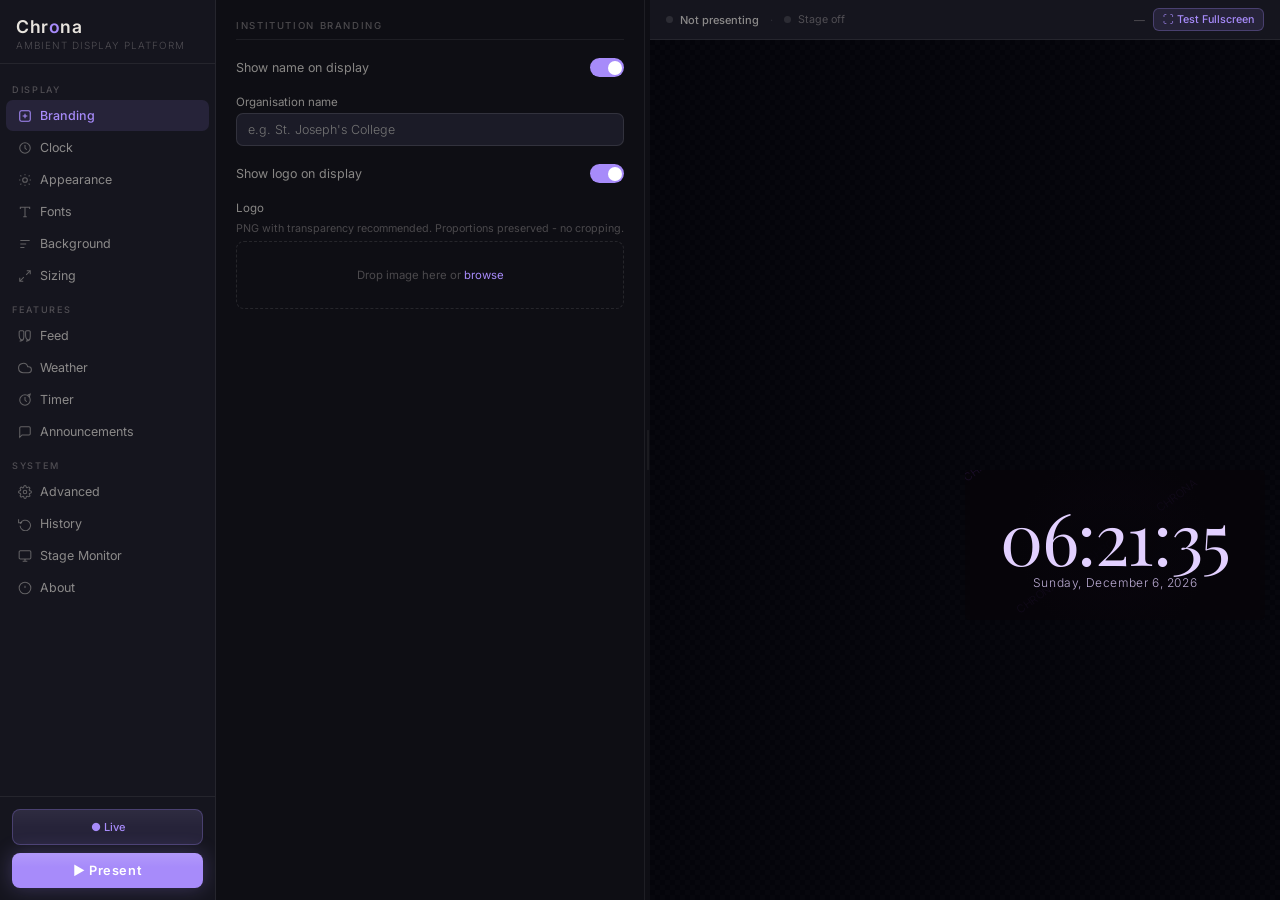
==== index.html @ 0f2c0080 "fix: timer 2-button redesign, auto-start validation, preset rename button" ====
<!DOCTYPE html>
<html lang="en">
<head>
<meta charset="UTF-8">
<meta name="viewport" content="width=device-width, initial-scale=1.0">
<link rel="icon" type="image/svg+xml" href="favicon.svg">
<title>Chrona — Settings</title>
<link rel="preconnect" href="https://fonts.googleapis.com">
<link rel="preconnect" href="https://fonts.gstatic.com" crossorigin>
<link href="https://fonts.googleapis.com/css2?family=Inter:wght@200;300;400;500;600&display=swap" rel="stylesheet">
<link rel="stylesheet" href="assets/css/settings.css">
</head>
<body data-accent="eclipse">

<div id="shell">

  <!-- ══ SIDEBAR ════════════════════════════════════════════ -->
  <aside id="sidebar">
    <div id="sidebar-header">
      <div id="brand">Chr<em>o</em>na</div>
      <div id="brand-sub">Ambient Display Platform</div>
    </div>

    <nav>
      <div class="nav-group">Display</div>

      <div class="nav-item active" data-panel="branding">
        <svg viewBox="0 0 24 24" fill="none" stroke="currentColor" stroke-width="1.8"><rect x="3" y="3" width="18" height="18" rx="3"/><path d="M8 12h8M12 8v8"/></svg>
        Branding
        <span class="kb">Alt+1</span>
      </div>
      <div class="nav-item" data-panel="clock">
        <svg viewBox="0 0 24 24" fill="none" stroke="currentColor" stroke-width="1.8"><circle cx="12" cy="12" r="9"/><path d="M12 7v5l3 3"/></svg>
        Clock
        <span class="kb">Alt+2</span>
      </div>
      <div class="nav-item" data-panel="appearance">
        <svg viewBox="0 0 24 24" fill="none" stroke="currentColor" stroke-width="1.8"><circle cx="12" cy="12" r="4"/><path d="M12 2v2M12 20v2M4.22 4.22l1.42 1.42M18.36 18.36l1.42 1.42M2 12h2M20 12h2M4.22 19.78l1.42-1.42M18.36 5.64l1.42-1.42"/></svg>
        Appearance
        <span class="kb">Alt+3</span>
      </div>
      <div class="nav-item" data-panel="fonts">
        <svg viewBox="0 0 24 24" fill="none" stroke="currentColor" stroke-width="1.8"><path d="M4 7V4h16v3M9 20h6M12 4v16"/></svg>
        Fonts
        <span class="kb">Alt+4</span>
      </div>
      <div class="nav-item" data-panel="background">
        <svg viewBox="0 0 24 24" fill="none" stroke="currentColor" stroke-width="1.8"><path d="M4 6h16M4 12h10M4 18h7"/></svg>
        Background
        <span class="kb">Alt+5</span>
      </div>
      <div class="nav-item" data-panel="sizing">
        <svg viewBox="0 0 24 24" fill="none" stroke="currentColor" stroke-width="1.8"><path d="M15 3h6v6M9 21H3v-6M21 3l-7 7M3 21l7-7"/></svg>
        Sizing
        <span class="kb">Alt+6</span>
      </div>

      <div class="nav-group">Features</div>

      <div class="nav-item" data-panel="feed">
        <svg viewBox="0 0 24 24" fill="none" stroke="currentColor" stroke-width="1.8"><path d="M3 21c3 0 7-1 7-8V5a2 2 0 00-2-2H4a2 2 0 00-2 2v6c0 4 2 7 5 8zm11 0c3 0 7-1 7-8V5a2 2 0 00-2-2h-4a2 2 0 00-2 2v6c0 4 2 7 5 8z"/></svg>
        Feed
        <span class="kb">Alt+7</span>
      </div>
      <div class="nav-item" data-panel="weather">
        <svg viewBox="0 0 24 24" fill="none" stroke="currentColor" stroke-width="1.8"><path d="M18 10h-1.26A8 8 0 109 20h9a5 5 0 000-10z"/></svg>
        Weather
        <span class="kb">Alt+8</span>
      </div>
      <div class="nav-item" data-panel="timer">
        <svg viewBox="0 0 24 24" fill="none" stroke="currentColor" stroke-width="1.8"><circle cx="12" cy="12" r="9"/><polyline points="12 7 12 12 15 15"/><path d="M16.51 3.51L21 2l-1.5 4.5"/></svg>
        Timer
        <span class="kb">Alt+0</span>
      </div>
      <div class="nav-item" data-panel="overlay">
        <svg viewBox="0 0 24 24" fill="none" stroke="currentColor" stroke-width="1.8"><path d="M21 15a2 2 0 01-2 2H7l-4 4V5a2 2 0 012-2h14a2 2 0 012 2z"/></svg>
        Announcements
        <span class="kb">Alt+9</span>
      </div>

      <div class="nav-group">System</div>

      <div class="nav-item" data-panel="advanced">
        <svg viewBox="0 0 24 24" fill="none" stroke="currentColor" stroke-width="1.8"><circle cx="12" cy="12" r="3"/><path d="M19.4 15a1.65 1.65 0 00.33 1.82l.06.06a2 2 0 010 2.83 2 2 0 01-2.83 0l-.06-.06a1.65 1.65 0 00-1.82-.33 1.65 1.65 0 00-1 1.51V21a2 2 0 01-4 0v-.09A1.65 1.65 0 009 19.4a1.65 1.65 0 00-1.82.33l-.06.06a2 2 0 01-2.83-2.83l.06-.06A1.65 1.65 0 004.68 15a1.65 1.65 0 00-1.51-1H3a2 2 0 010-4h.09A1.65 1.65 0 004.6 9a1.65 1.65 0 00-.33-1.82l-.06-.06a2 2 0 012.83-2.83l.06.06A1.65 1.65 0 009 4.68a1.65 1.65 0 001-1.51V3a2 2 0 014 0v.09a1.65 1.65 0 001 1.51 1.65 1.65 0 001.82-.33l.06-.06a2 2 0 012.83 2.83l-.06.06A1.65 1.65 0 0019.4 9a1.65 1.65 0 001.51 1H21a2 2 0 010 4h-.09a1.65 1.65 0 00-1.51 1z"/></svg>
        Advanced
        <span class="kb">Alt+0</span>
      </div>
      <div class="nav-item" data-panel="history">
        <svg viewBox="0 0 24 24" fill="none" stroke="currentColor" stroke-width="1.8"><polyline points="1 4 1 10 7 10"/><path d="M3.51 15a9 9 0 1 0 .49-3.51"/></svg>
        History
      </div>
      <div class="nav-item" data-panel="presenter">
        <svg viewBox="0 0 24 24" fill="none" stroke="currentColor" stroke-width="1.8"><rect x="2" y="3" width="20" height="14" rx="2"/><path d="M8 21h8M12 17v4"/></svg>
        Stage Monitor
      </div>
      <div class="nav-item" data-panel="about">
        <svg viewBox="0 0 24 24" fill="none" stroke="currentColor" stroke-width="1.8"><circle cx="12" cy="12" r="10"/><path d="M12 8v4M12 16h.01"/></svg>
        About
      </div>
    </nav>

    <div id="sidebar-footer">
      <div class="present-controls">

        <!-- Live / Preview mode toggle -->
        <div style="display:flex;gap:6px;align-items:center">
          <button class="ctrl-btn active" id="btn-live-toggle"
            title="Live: changes push instantly. Preview: test without affecting display."
            style="flex:1;padding:6px;font-size:.69rem">● Live</button>
          <button class="act-btn" id="btn-push"
            style="display:none;flex:1;padding:6px;font-size:.69rem;text-align:center">
            ↗ Push
          </button>
        </div>

        <!-- Main present button -->
        <button id="btn-present" title="Open the projection display window (P)">▶ Present</button>

      </div>
    </div>
  </aside>

  <!-- ══ CONFIG PANEL ════════════════════════════════════════ -->
  <div id="config-panel">

    <!-- ── BRANDING ── -->
    <div class="config-section active" id="panel-branding">
      <div class="sec-title">Institution Branding</div>

      <div class="tog-row" data-controls="orgName-section">
        <span class="tog-lbl">Show name on display</span>
        <label class="tog">
          <input type="checkbox" id="showOrgName" checked>
          <div class="tog-track"></div><div class="tog-thumb"></div>
        </label>
      </div>

      <div id="orgName-section" data-disabled-msg="Enable 'Show name' to edit">
        <div class="field">
          <label class="lbl">Organisation name</label>
          <input type="text" id="orgName" placeholder="e.g. St. Joseph's College">
        </div>
      </div>

      <div class="tog-row" data-controls="logo-section">
        <span class="tog-lbl">Show logo on display</span>
        <label class="tog">
          <input type="checkbox" id="showLogo" checked>
          <div class="tog-track"></div><div class="tog-thumb"></div>
        </label>
      </div>
      <div id="logo-section" data-disabled-msg="Enable logo to upload">
        <div class="field">
          <label class="lbl">Logo</label>
          <p class="field-hint">PNG with transparency recommended. Proportions preserved - no cropping.</p>
          <div id="logo-drop">
            <img id="logo-preview" src="" alt="" style="display:none">
            <p>Drop image here or <span>browse</span></p>
            <input type="file" id="logo-input" accept="image/*">
          </div>
          <button id="logo-clear"
            style="display:none;font-size:.7rem;color:#f87171;background:none;border:none;cursor:pointer;font-family:var(--fu);margin-top:4px">
            ✕  Remove logo
          </button>
        </div>
      </div>
    </div>

    <!-- ── CLOCK ── -->
    <div class="config-section" id="panel-clock">
      <div class="sec-title">Clock &amp; Time</div>

      <div class="tog-row">
        <span class="tog-lbl">
          Show seconds
        </span>
        <label class="tog">
          <input type="checkbox" id="showSeconds" checked>
          <div class="tog-track"></div><div class="tog-thumb"></div>
        </label>
      </div>
      <p class="field-hint" style="margin-top:-8px">Shows 12:45:30 instead of 12:45.</p>
      <div class="tog-row">
        <span class="tog-lbl">Show AM / PM</span>
        <label class="tog">
          <input type="checkbox" id="showAmPm">
          <div class="tog-track"></div><div class="tog-thumb"></div>
        </label>
      </div>

      <div class="field">
        <label class="lbl">
          Timezone
        </label>
        <p class="field-hint">Select your region, or use Auto to follow the system clock.</p>
        <select id="tzSelect"></select>
        <button class="ghost-btn" id="btn-tz-auto" style="margin-top:5px">
          ⌖  Auto-detect my timezone
        </button>
        <div id="tz-status" class="weather-status"></div>
      </div>
    </div>

    <!-- ── APPEARANCE ── -->
    <div class="config-section" id="panel-appearance">
      <div class="sec-title">Theme</div>

      <div class="seg-ctrl" id="theme-mode-toggle">
        <button class="seg-btn active" data-theme-mode="dark">● Dark</button>
        <button class="seg-btn" data-theme-mode="light">○ Light</button>
      </div>

      <div class="theme-grid" id="theme-grid" data-mode="dark"></div>
    </div>

    <!-- ── FONTS ── -->
    <div class="config-section" id="panel-fonts">
      <div class="sec-title">Typography</div>
      <p style="font-size:.71rem;color:var(--txt3);line-height:1.5;margin-bottom:4px">
        Each display element has its own font slot. All fonts are projection-safe and curated for institutional environments.
      </p>
      <!-- Built dynamically by _buildFontSlots() in settings.js -->
      <div id="font-slots-container"></div>
      <div id="custom-font-area"></div>
    </div>

    <!-- ── BACKGROUND ── -->
    <div class="config-section" id="panel-background">
      <div class="sec-title">Watermark Background</div>

      <div class="field">
        <label class="lbl">
          Repeating text
        </label>
        <p class="field-hint">Scrolls diagonally behind the clock. Your name or CHRONA works well.</p>
        <input type="text" id="wmText" placeholder="CHRONA" maxlength="60">
      </div>
      <div class="field">
        <label class="lbl">
          Opacity
        </label>
        <p class="field-hint">1-4: barely visible · 5-7: branding · 8-10: strong presence</p>
        <div class="slider-row">
          <input type="range" id="wmOpacity" min="1" max="10" value="4">
          <span class="slider-val" id="wmOpacity-val">4</span>
        </div>
      </div>
      <div class="field">
        <label class="lbl">Line spacing</label>
        <div class="slider-row">
          <input type="range" id="wmSpacing" min="1" max="10" value="5">
          <span class="slider-val" id="wmSpacing-val">5</span>
        </div>
      </div>
      <div class="field">
        <label class="lbl">
          Motion speed
        </label>
        <p class="field-hint">2-4 gives the most cinematic feel. Seamless at all speeds.</p>
        <div class="slider-row">
          <input type="range" id="wmSpeed" min="1" max="10" value="4">
          <span class="slider-val" id="wmSpeed-val">4</span>
        </div>
      </div>
    </div>

    <!-- ── SIZING ── -->
    <div class="config-section" id="panel-sizing">
      <div class="sec-title">Element Sizing</div>
      <p style="font-size:.71rem;color:var(--txt3);line-height:1.5;margin-bottom:4px">
        Scale each element independently for different projector sizes and viewing distances.
      </p>

      <div class="size-group">
        <div class="size-group-title">Logo</div>
        <div class="slider-row">
          <input type="range" id="scaleLogo" min="0.4" max="2.5" step="0.05" value="1">
          <span class="slider-val" id="scaleLogo-val">1.0×</span>
        </div>
        <div class="preset-row">
          <button class="preset-btn" data-target="scaleLogo" data-val="0.6">Small</button>
          <button class="preset-btn" data-target="scaleLogo" data-val="1.0">Default</button>
          <button class="preset-btn" data-target="scaleLogo" data-val="1.5">Large</button>
          <button class="preset-btn" data-target="scaleLogo" data-val="2.0">Wide</button>
        </div>
      </div>

      <div class="size-group">
        <div class="size-group-title">Clock</div>
        <div class="slider-row">
          <input type="range" id="scaleClock" min="0.5" max="2.0" step="0.05" value="1">
          <span class="slider-val" id="scaleClock-val">1.0×</span>
        </div>
        <div class="preset-row">
          <button class="preset-btn" data-target="scaleClock" data-val="0.7">Small</button>
          <button class="preset-btn" data-target="scaleClock" data-val="1.0">Default</button>
          <button class="preset-btn" data-target="scaleClock" data-val="1.3">Large</button>
          <button class="preset-btn" data-target="scaleClock" data-val="1.6">Massive</button>
        </div>
      </div>

      <div class="size-group">
        <div class="size-group-title">Date &amp; Weather</div>
        <div class="slider-row">
          <input type="range" id="scaleMeta" min="0.5" max="2.0" step="0.05" value="1">
          <span class="slider-val" id="scaleMeta-val">1.0×</span>
        </div>
        <div class="preset-row">
          <button class="preset-btn" data-target="scaleMeta" data-val="0.7">Small</button>
          <button class="preset-btn" data-target="scaleMeta" data-val="1.0">Default</button>
          <button class="preset-btn" data-target="scaleMeta" data-val="1.4">Large</button>
        </div>
      </div>

      <div class="size-group">
        <div class="size-group-title">Quote / Feed</div>
        <div class="slider-row">
          <input type="range" id="scaleQuote" min="0.5" max="2.0" step="0.05" value="1">
          <span class="slider-val" id="scaleQuote-val">1.0×</span>
        </div>
        <div class="preset-row">
          <button class="preset-btn" data-target="scaleQuote" data-val="0.7">Small</button>
          <button class="preset-btn" data-target="scaleQuote" data-val="1.0">Default</button>
          <button class="preset-btn" data-target="scaleQuote" data-val="1.4">Large</button>
        </div>
      </div>

      <div class="size-group">
        <div class="size-group-title">Watermark Text</div>
        <div class="slider-row">
          <input type="range" id="scaleWmFont" min="0.4" max="4.0" step="0.1" value="1">
          <span class="slider-val" id="scaleWmFont-val">1.0×</span>
        </div>
        <div class="preset-row">
          <button class="preset-btn" data-target="scaleWmFont" data-val="0.6">Fine</button>
          <button class="preset-btn" data-target="scaleWmFont" data-val="1.0">Default</button>
          <button class="preset-btn" data-target="scaleWmFont" data-val="2.0">Bold</button>
          <button class="preset-btn" data-target="scaleWmFont" data-val="3.5">Display</button>
        </div>
      </div>

      <div class="size-group">
        <div class="size-group-title">Countdown Timer</div>
        <div class="slider-row">
          <input type="range" id="scaleTimer" min="0.4" max="2.0" step="0.05" value="1">
          <span class="slider-val" id="scaleTimer-val">1.0×</span>
        </div>
        <div class="preset-row">
          <button class="preset-btn" data-target="scaleTimer" data-val="0.6">Small</button>
          <button class="preset-btn" data-target="scaleTimer" data-val="1.0">Default</button>
          <button class="preset-btn" data-target="scaleTimer" data-val="1.4">Large</button>
        </div>
      </div>
      
      <button class="ghost-btn" id="btn-reset-sizes">Reset all sizes to default</button>
    </div>

    <!-- ── FEED ── -->
    <div class="config-section" id="panel-feed">
      <div class="sec-title">Feed</div>

      <div class="tog-row" data-controls="feed-section">
        <span class="tog-lbl">Enable feed</span>
        <label class="tog">
          <input type="checkbox" id="showQuotes">
          <div class="tog-track"></div><div class="tog-thumb"></div>
        </label>
      </div>
      <div id="feed-section" data-disabled-msg="Enable feed to edit messages">

      <div class="field">
        <label class="lbl">
          Messages
        </label>
        <p class="field-hint">One per line. Add source after - or — e.g. "We love because he first loved us. - 1 John 4:19"</p>
        <textarea id="quotesText"
          placeholder="Your message here. - Source&#10;Another quote. — Reference&#10;A message without a source."></textarea>
      </div>

      <div class="info-box" style="font-size:.69rem">
        Accepts <b>-</b> &nbsp;·&nbsp; <b>—</b> &nbsp;·&nbsp; <b>--</b> as source separators.
        Existing quotation marks are preserved automatically.
      </div>

      <div class="field">
        <label class="lbl">
          Upload file
        </label>
        <p class="field-hint">.txt with one quote per line, or .json array of {text, source} objects.</p>
        <label class="file-upload-btn">
          <svg viewBox="0 0 24 24" fill="none" stroke="currentColor" stroke-width="1.8"><path d="M21 15v4a2 2 0 01-2 2H5a2 2 0 01-2-2v-4M17 8l-5-5-5 5M12 3v12"/></svg>
          Upload quotes file
          <input type="file" id="quotesFile" accept=".txt,.json" class="file-hidden">
        </label>
      </div>

      <div class="field">
        <label class="lbl">Rotation interval</label>
        <div class="slider-row">
          <input type="range" id="quoteInterval" min="10" max="120" step="5" value="30">
          <span class="slider-val" id="quoteInterval-val">30s</span>
        </div>
      </div>
      <div class="field">
        <label class="lbl">Quote text opacity</label>
        <div class="slider-row">
          <input type="range" id="quoteOpacity" min="0.1" max="1" step="0.05" value="1">
          <span class="slider-val" id="quoteOpacity-val">100%</span>
        </div>
      </div>
      <div class="field">
        <label class="lbl">Source line opacity</label>
        <div class="slider-row">
          <input type="range" id="quoteSrcOpacity" min="0.05" max="1" step="0.05" value="0.68">
          <span class="slider-val" id="quoteSrcOpacity-val">68%</span>
        </div>
      </div>

      <div class="field">
        <label class="lbl">Text alignment</label>
        <div class="seg-ctrl">
          <button class="seg-btn" data-align="left">Left</button>
          <button class="seg-btn active" data-align="center">Center</button>
          <button class="seg-btn" data-align="right">Right</button>
        </div>
      </div>

      <div style="display:flex;gap:7px">
        <button class="ctrl-btn" id="btn-quote-next" style="flex:1;padding:8px">⏭ Next</button>
        <button class="ctrl-btn" id="btn-quote-pause" style="flex:1;padding:8px">⏸ Pause feed</button>
      </div>
      </div>
    </div>

    <!-- ── WEATHER ── -->
    <div class="config-section" id="panel-weather">
      <div class="sec-title">Weather</div>

      <div class="tog-row" data-controls="weather-section">
        <span class="tog-lbl">Show weather on display</span>
        <label class="tog">
          <input type="checkbox" id="showWeather">
          <div class="tog-track"></div><div class="tog-thumb"></div>
        </label>
      </div>
      <div id="weather-section" data-disabled-msg="Enable weather to edit location">

      <div class="field">
        <label class="lbl">
          Location
        </label>
        <p class="field-hint">Type a city name, or use Detect to find automatically. Not tracked.</p>
        <div style="display:flex;gap:7px">
          <input type="text" id="weatherCity" placeholder="e.g. Chennai" style="flex:1">
          <button class="ctrl-btn" id="btn-geo"
            style="white-space:nowrap;padding:8px 11px;flex-shrink:0">
            ⌖ Detect
          </button>
        </div>
        <!-- Geo status — shown/hidden by _weatherStatus() in settings.js -->
        <div id="weather-status" class="weather-status"></div>
        <button class="ghost-btn" id="btn-save-city" style="margin-top:5px">+ Save city</button>
      </div>

      <div class="field">
        <label class="lbl">Saved cities</label>
        <div class="chip-list" id="cities-list">
          <div class="chip-empty" id="cities-empty">No saved cities yet.</div>
        </div>
      </div>

      <div class="info-box">
        Weather via Open-Meteo (open-meteo.com). No API key required.
        Hides gracefully when offline — no broken layout.
      </div>
      </div>
    </div>

    <!-- ── TIMER ── -->
    <div class="config-section" id="panel-timer">
      <div class="sec-title">Countdown Timer</div>

      <div class="tog-row" data-controls="timer-section">
        <span class="tog-lbl">
          Enable timer
        </span>
        <p class="field-hint" style="margin-top:-8px">Shows a countdown below the clock. Hides when not active.</p>
        <label class="tog">
          <input type="checkbox" id="timerEnabled">
          <div class="tog-track"></div><div class="tog-thumb"></div>
        </label>
      </div>
      <div id="timer-section" data-disabled-msg="Enable timer to configure">

      <div class="field">
        <label class="lbl">
          Duration (minutes)
        </label>
        <p class="field-hint">120 = 2 hours · 180 = 3 hours · 60 = 1 hour</p>
        <input type="number" id="timerDuration" min="1" max="600" value="120">
      </div>

      <div class="field">
        <label class="lbl">
          Scheduled start time
        </label>
        <p class="field-hint">Optional. Timer starts automatically at this time. Leave blank to start manually.</p>
        <input type="text" id="timerStartTime" placeholder="e.g. 14:00 for 2:00 PM (24h format)">
      </div>

      <div class="tog-row">
        <span class="tog-lbl">Auto-start at scheduled time</span>
        <label class="tog">
          <input type="checkbox" id="timerAutoStart">
          <div class="tog-track"></div><div class="tog-thumb"></div>
        </label>
      </div>

      <div style="display:flex;gap:7px;margin-top:4px">
        <button class="act-btn" id="btn-timer-start" style="flex:1">▶ Start</button>
        <button class="ctrl-btn" id="btn-timer-pause" style="flex:1;display:none">⏸ Pause</button>
        <button class="ctrl-btn danger" id="btn-timer-reset" style="flex:1;display:none">↺ Reset</button>
      </div>

      <div class="info-box" id="timer-status-box" style="text-align:center;font-size:.8rem;color:var(--txt2)">
        Timer not running
      </div>
      </div>
    </div>
    <!-- ── ANNOUNCEMENTS ── -->
      <div class="config-section" id="panel-overlay">
      <div class="sec-title">Announcements</div>

      <div class="field">
        <label class="lbl">Display duration</label>
        <p style="font-size:.68rem;color:var(--txt3);margin-top:2px">
          Applies to both manual send and scheduled announcements.
        </p>
        <div class="slider-row">
          <input type="range" id="overlayDuration" min="3" max="30" value="8">
          <span class="slider-val" id="overlayDuration-val">8s</span>
        </div>
      </div>

      <div style="height:1px;background:var(--border)"></div>

      <div class="sec-title">Manual Send</div>

      <div class="field">
        <label class="lbl">Message</label>
        <input type="text" id="overlayText" placeholder="e.g. Last 10 minutes remaining">
        <p id="overlay-hint" style="font-size:.68rem;color:var(--danger);display:none;margin-top:2px">
          Type a message before sending.
        </p>
      </div>

      <div style="display:flex;gap:7px">
        <button class="act-btn" id="btn-overlay" style="flex:1">Send to Display</button>
        <button class="ctrl-btn danger" id="btn-overlay-cancel" style="flex:1;padding:9px">✕ Cancel</button>
      </div>

      <div style="height:1px;background:var(--border)"></div>

      <div class="sec-title">Scheduled Send</div>

      <div class="tog-row" data-controls="ann-schedule-section">
        <span class="tog-lbl">
          Auto-send at scheduled time
        </span>
        <label class="tog">
          <input type="checkbox" id="annScheduleEnabled">
          <div class="tog-track"></div><div class="tog-thumb"></div>
        </label>
      </div>
      <div id="ann-schedule-section" data-disabled-msg="Enable auto-send to set schedule">

      <div class="field">
        <label class="lbl">Scheduled time</label>
        <p class="field-hint">24-hour format — e.g. 15:55 for 3:55 PM</p>
        <input type="text" id="annScheduleTime" placeholder="e.g. 15:55">
      </div>

      <div class="field">
        <label class="lbl">Message to send</label>
        <input type="text" id="annScheduleText" placeholder="e.g. Last 5 minutes remaining">
        <p id="ann-schedule-err"
           style="font-size:.68rem;color:var(--danger);display:none;margin-top:2px">
          Add a message — nothing will be sent without one.
        </p>
      </div>
      </div>

      <button class="ghost-btn" id="btn-save-preset">+ Save as preset</button>

      <div class="field" style="margin-top:4px">
        <label class="lbl">
          Saved presets
        </label>
        <p class="field-hint">Click to send · Double-click to rename · Star to favourite</p>
        <div class="chip-list" id="ann-presets">
          <div class="chip-empty" id="ann-presets-empty">No presets saved yet.</div>
        </div>
      </div>
    </div>

    <!-- ── ADVANCED ── -->
    <div class="config-section" id="panel-advanced">
      <div class="sec-title">Advanced</div>

      <div class="field">
        <label class="lbl">Settings panel theme</label>
        <div class="seg-ctrl">
          <button class="seg-btn" data-settings-mode="auto">Auto</button>
          <button class="seg-btn" data-settings-mode="light">Light</button>
          <button class="seg-btn active" data-settings-mode="dark">Dark</button>
        </div>
      </div>


      <div class="tog-row">
        <span class="tog-lbl">
          Burn-in prevention
        </span>
        <label class="tog">
          <input type="checkbox" id="burnIn" checked>
          <div class="tog-track"></div><div class="tog-thumb"></div>
        </label>
      </div>
      <p class="field-hint" style="margin-top:-8px">Shifts layout slightly every 4 minutes. Recommended for LED walls and OLED screens.</p>
      <div class="tog-row">
        <span class="tog-lbl">Auto fullscreen on present</span>
        <label class="tog">
          <input type="checkbox" id="autoFullscreen" checked>
          <div class="tog-track"></div><div class="tog-thumb"></div>
        </label>
      </div>
      <div class="tog-row">
        <span class="tog-lbl">
          Smooth animations
        </span>
        <label class="tog">
          <input type="checkbox" id="smoothAnimations" checked>
          <div class="tog-track"></div><div class="tog-thumb"></div>
        </label>
      </div>
      <p class="field-hint" style="margin-top:-8px">Fluid theme and font transitions. Disable on older hardware to reduce GPU load.</p>

      <div class="info-box">
        <b>Multi-monitor</b><br>
        Open the display, drag its window to the projector or secondary screen,
        then press <b>F</b> to fullscreen it. Settings stay on your primary screen.<br><br>
        <b>Keyboard shortcuts</b><br>
        Hover any nav item to see its shortcut. Press <b>P</b> anywhere to Present.
      </div>

      <div style="display:flex;flex-direction:column;gap:7px">
        <button class="ghost-btn" id="btn-export">Export Configuration</button>
        <button class="ghost-btn" id="btn-import-trigger">Import Configuration</button>
        <input type="file" id="btn-import" accept=".json" class="file-hidden">
        <button class="ghost-btn" id="btn-force-refresh">
          ↺ Force Refresh App
        </button>
        <p class="field-hint">Reloads all files fresh. Use if the display stops responding after an update.</p>
      </div>

      <div>
        <button class="danger-btn" id="btn-reset-trigger">Reset All Settings</button>
        <div class="confirm-box" id="reset-confirm">
          This will clear all settings, presets, cities, and history. This cannot be undone.
          <div class="confirm-row">
            <button class="danger-btn" id="btn-reset-confirm" style="flex:1">Yes, reset everything</button>
            <button class="ghost-btn" id="btn-reset-cancel" style="flex:1">Cancel</button>
          </div>
        </div>
      </div>
    </div>

    <!-- ── HISTORY ── -->
    <div class="config-section" id="panel-history">
      <div class="sec-title">Change History</div>
      <p style="font-size:.71rem;color:var(--txt3);line-height:1.5;margin-bottom:4px">
        Click any entry to restore that state. Each restore creates a new entry, like browser history. Up to 40 entries stored locally.
      </p>
      <div class="chip-list" id="history-list">
        <div class="chip-empty" id="history-empty">No history yet. Changes will appear here.</div>
      </div>
      <button class="danger-btn" id="btn-clear-history">Clear all history</button>
      <!-- Inline confirm — no native confirm() dialog -->
      <div class="confirm-box" id="history-confirm">
        Clear all history? This cannot be undone.
        <div class="confirm-row">
          <button class="danger-btn" id="btn-history-confirm" style="flex:1">Yes, clear history</button>
          <button class="ghost-btn" id="btn-history-cancel" style="flex:1">Cancel</button>
        </div>
      </div>
    </div>

    <!-- ── PRESENTER ── -->
    <div class="config-section" id="panel-presenter">
      <div class="sec-title">Stage Monitor</div>
      <p style="font-size:.71rem;color:var(--txt3);line-height:1.6;margin-bottom:4px">
        Opens a minimal stage-facing screen showing the countdown timer and current time.
        Designed for a small monitor or tablet facing the speaker — not the audience.
      </p>
      <button class="act-btn" id="btn-open-presenter" style="width:100%">
        ↗ Open Stage Monitor
      </button>
      <div class="info-box" style="margin-top:4px">
        <b>How to use:</b> Open this on a second screen or tablet facing the stage.
        It stays in sync with the main display automatically via the same channel.
        Timer, current time, and scheduled announcements are shown.
      </div>
    </div>
    
    <!-- ── ABOUT ── -->
    <div class="config-section" id="panel-about">
      <div class="sec-title">About</div>
      <div style="display:flex;flex-direction:column;gap:20px">

        <!-- Product identity -->
        <div>
          <div style="font-size:1.1rem;font-weight:600;color:var(--txt);letter-spacing:.02em;margin-bottom:8px">
            Chr<span style="color:var(--accent)">o</span>na
          </div>
          <p style="font-size:.78rem;color:var(--txt2);line-height:1.8">
            There are spaces where time carries weight — where what the clock says
            matters more than what anyone in the room does. Chrona exists for those spaces.
            Not to decorate a screen, but to hold a room's attention without demanding it.
          </p>
        </div>

        <!-- Vision -->
        <p style="font-size:.75rem;color:var(--txt2);line-height:1.8">
          Most display software is built around features. Chrona was built around
          a feeling — that a well-designed ambient display should feel inevitable,
          like it always belonged there. Calm. Precise. Present.
          Every decision from typography to motion was made in service of that feeling,
          and nothing else.
        </p>

        <!-- Use context -->
        <p style="font-size:.75rem;color:var(--txt2);line-height:1.8">
          Built for projectors, LED walls, and large screens in institutional environments.
          Designed to work gracefully with or without internet. Tested across examination
          sessions, assemblies, and formal events. Configurable without a manual.
        </p>

        <!-- Divider -->
        <div style="height:1px;background:var(--border)"></div>

        <!-- Creator -->
        <div style="display:flex;flex-direction:column;gap:10px">
          <div style="font-size:.63rem;font-weight:500;letter-spacing:.16em;
                      text-transform:uppercase;color:var(--txt3)">
            Built by
          </div>
          <div style="display:flex;align-items:center;gap:12px">
            <div style="width:36px;height:36px;border-radius:50%;
                        background:var(--accent-dim);border:1px solid var(--accent-b);
                        display:flex;align-items:center;justify-content:center;
                        font-size:.75rem;font-weight:600;color:var(--accent);
                        flex-shrink:0">
              J
            </div>
            <div>
              <div style="font-size:.82rem;font-weight:500;color:var(--txt)">
                Joshua
              </div>
              <div style="font-size:.69rem;color:var(--txt3);margin-top:1px">
                AwesomeFreak327 &nbsp;·&nbsp; Building things that solve real problems
              </div>
            </div>
          </div>
          <p style="font-size:.72rem;color:var(--txt3);line-height:1.7">
            I believe the best solutions are the ones nobody notices — because they
            just work, quietly, exactly when needed. Chrona is one of those attempts.
          </p>
        </div>

        <!-- Version + GitHub -->
        <div style="padding:12px;background:var(--surface2);border-radius:9px;
                    display:flex;align-items:center;justify-content:space-between;gap:12px">
          <div>
            <div id="about-version"
                 style="font-size:.8rem;color:var(--txt2);font-weight:500">
              Chrona v1.0
            </div>
            <div style="font-size:.67rem;color:var(--txt3);margin-top:2px">
              Open source · Runs in any modern browser
            </div>
          </div>
          <a href="https://github.com/AwesomeFreak327"
             target="_blank"
             rel="noopener noreferrer"
             style="display:inline-flex;align-items:center;gap:6px;
                    padding:6px 12px;border-radius:7px;
                    background:var(--accent-dim);border:1px solid var(--accent-b);
                    color:var(--accent);font-size:.69rem;font-weight:500;
                    text-decoration:none;white-space:nowrap;flex-shrink:0">
            <svg width="12" height="12" viewBox="0 0 24 24" fill="currentColor">
              <path d="M12 0C5.37 0 0 5.37 0 12c0 5.31 3.435 9.795 8.205 11.385.6.105.825-.255.825-.57 0-.285-.015-1.23-.015-2.235-3.015.555-3.795-.735-4.035-1.41-.135-.345-.72-1.41-1.23-1.695-.42-.225-1.02-.78-.015-.795.945-.015 1.62.87 1.845 1.23 1.08 1.815 2.805 1.305 3.495.99.105-.78.42-1.305.765-1.605-2.67-.3-5.46-1.335-5.46-5.925 0-1.305.465-2.385 1.23-3.225-.12-.3-.54-1.53.12-3.18 0 0 1.005-.315 3.3 1.23.96-.27 1.98-.405 3-.405s2.04.135 3 .405c2.295-1.56 3.3-1.23 3.3-1.23.66 1.65.24 2.88.12 3.18.765.84 1.23 1.905 1.23 3.225 0 4.605-2.805 5.625-5.475 5.925.435.375.81 1.095.81 2.22 0 1.605-.015 2.895-.015 3.3 0 .315.225.69.825.57A12.02 12.02 0 0024 12c0-6.63-5.37-12-12-12z"/>
            </svg>
            GitHub
          </a>
        </div>

      </div>
    </div>

  </div><!-- /config-panel -->

  <!-- ══ RESIZER ════════════════════════════════════════════ -->
  <div id="resizer"></div>

  <!-- ══ PREVIEW PANEL ══════════════════════════════════════ -->
  <div id="preview-panel">
    <div id="preview-bar">
      <div id="preview-status">
        <div id="preview-live-dot" class="offline"></div>
        <span id="preview-status-txt">Not presenting</span>
        <span style="color:var(--border2);margin:0 4px">·</span>
        <div id="stage-monitor-dot"></div>
        <span id="stage-monitor-status" class="stage-monitor-status">Stage off</span>
      </div>
      <div id="preview-actions">
        <span id="preview-res">—</span>
        <button class="preview-act-btn" id="btn-fullscreen-preview"
          title="Test the display in fullscreen on this screen — does not affect the projector output">
          ⛶ Test Fullscreen
        </button>
      </div>
    </div>
    <div id="preview-wrap">
      <div id="preview-stage">
        <iframe
          id="preview-frame"
          src="display.html"
          title="Chrona Live Preview"
          frameborder="0"
          scrolling="no"
        ></iframe>
      </div>
    </div>
  </div>

</div><!-- /shell -->

<!-- ══ FULLSCREEN TEST OVERLAY ════════════════════════════ -->
<div id="fs-overlay">
  <div id="fs-bar">
    <span>Chrona &nbsp;·&nbsp; Fullscreen Test</span>
    <button id="fs-close">Exit</button>
  </div>
  <iframe id="fs-frame" src="" title="Chrona Fullscreen Test" frameborder="0" scrolling="no"></iframe>
</div>

<script src="assets/js/config.js"></script>
<script src="assets/js/settings.js"></script>

<!-- Inject version string from JS constant -->
<script>
  window.addEventListener('DOMContentLoaded', () => {
    const el = document.getElementById('about-version');
    if (el && typeof CHRONA_VERSION !== 'undefined') {
      el.textContent = `Chrona v${CHRONA_VERSION}`;
    }
  });
</script>

</body>
</html>
---- assets/css/settings.css ----
/* ─────────────────────────────────────────────────────────────
   Chrona v1.0 · settings.css

   Transition durations use --dur-* tokens injected by config.js.
   Do NOT use hardcoded ms values here.
   Accent colour shifts per theme via [data-accent] on <body>.
───────────────────────────────────────────────────────────── */

*, *::before, *::after { margin:0; padding:0; box-sizing:border-box; }

/* ── DESIGN TOKENS ────────────────────────────────────────── */
:root {
  /* Surfaces */
  --bg:        #0e0e14;
  --surface:   #15151e;
  --surface2:  #1b1b27;
  --surface3:  #21212f;

  /* Borders */
  --border:    rgba(255,255,255,.065);
  --border2:   rgba(255,255,255,.10);

  /* Text */
  --txt:       #e8e4de;
  --txt2:      rgba(232,228,222,.56);
  --txt3:      rgba(232,228,222,.28);

  /* Accent — overridden per theme below */
  --accent:    #a78bfa;
  --accent-dim:rgba(167,139,250,.12);
  --accent-b:  rgba(167,139,250,.28);

  /* Semantic */
  --danger:    #f87171;
  --green:     #4ade80;

  /* Shadows */
  --shadow-btn:  0 0 20px var(--accent-b);
  --shadow-btn-h:0 4px 24px var(--accent-b);

  /* Layout */
  --sidebar-w: 216px;
  --radius:    8px;
  --radius-sm: 5px;
  --radius-lg: 10px;

  /* Spacing scale (4px base) */
  --sp-1:  4px;
  --sp-2:  8px;
  --sp-3:  12px;
  --sp-4:  16px;
  --sp-5:  20px;
  --sp-6:  24px;

  /* Typography */
  --fu: 'Inter', system-ui, sans-serif;
}

/* ── SETTINGS PAGE THEME ─────────────────────────────────────── */
[data-settings-theme=light] {
  --bg:        #f4f2ef;
  --surface:   #ffffff;
  --surface2:  #f0ede8;
  --surface3:  #e6e2dc;
  --border:    rgba(0,0,0,.08);
  --border2:   rgba(0,0,0,.13);
  --txt:       #1a1814;
  --txt2:      rgba(26,24,20,.65);
  --txt3:      rgba(26,24,20,.35);
  --danger:    #dc2626;
  --green:     #16a34a;
  --shadow-btn:   0 0 20px var(--accent-b);
  --shadow-btn-h: 0 4px 24px var(--accent-b);
}

[data-settings-theme=light] input[type=text],
[data-settings-theme=light] input[type=number],
[data-settings-theme=light] select,
[data-settings-theme=light] textarea {
  background: var(--surface);
  border-color: var(--border2);
  color: var(--txt);
}

[data-settings-theme=light] #preview-wrap {
  background:
    repeating-conic-gradient(rgba(0,0,0,.04) 0% 25%, transparent 0% 50%)
    0 0 / 10px 10px;
}

[data-settings-theme=light] #preview-panel {
  background: #e8e4de;
}

/* ── ACCENT OVERRIDES ─────────────────────────────────────── */
[data-accent=eclipse]  { --accent:#a78bfa; --accent-dim:rgba(167,139,250,.12); --accent-b:rgba(167,139,250,.28); }
[data-accent=lavender] { --accent:#7c3aed; --accent-dim:rgba(124,58,237,.12);  --accent-b:rgba(124,58,237,.28);  }
[data-accent=midnight] { --accent:#60a5fa; --accent-dim:rgba(96,165,250,.12);  --accent-b:rgba(96,165,250,.28);  }
[data-accent=skyline]  { --accent:#3b82f6; --accent-dim:rgba(59,130,246,.12);  --accent-b:rgba(59,130,246,.28);  }
[data-accent=abyss]    { --accent:#14b8a6; --accent-dim:rgba(20,184,166,.12);  --accent-b:rgba(20,184,166,.28);  }
[data-accent=seafoam]  { --accent:#0d9488; --accent-dim:rgba(13,148,136,.12);  --accent-b:rgba(13,148,136,.28);  }
[data-accent=forest]   { --accent:#40a850; --accent-dim:rgba(64,168,80,.12);   --accent-b:rgba(64,168,80,.28);   }
[data-accent=sage]     { --accent:#16a34a; --accent-dim:rgba(22,163,74,.12);   --accent-b:rgba(22,163,74,.28);   }
[data-accent=horizon]  { --accent:#fb923c; --accent-dim:rgba(251,146,60,.12);  --accent-b:rgba(251,146,60,.28);  }
[data-accent=gilded]   { --accent:#d97706; --accent-dim:rgba(217,119,6,.12);   --accent-b:rgba(217,119,6,.28);   }
[data-accent=ember]    { --accent:#e06020; --accent-dim:rgba(224,96,32,.12);   --accent-b:rgba(224,96,32,.28);   }
[data-accent=scarlet]  { --accent:#dc2626; --accent-dim:rgba(220,38,38,.12);   --accent-b:rgba(220,38,38,.28);   }
[data-accent=dusk]     { --accent:#e090d0; --accent-dim:rgba(224,144,208,.12); --accent-b:rgba(224,144,208,.28); }
[data-accent=blossom]  { --accent:#db2777; --accent-dim:rgba(219,39,119,.12);  --accent-b:rgba(219,39,119,.28);  }
[data-accent=void]     { --accent:#5060b0; --accent-dim:rgba(80,96,176,.12);   --accent-b:rgba(80,96,176,.28);   }
[data-accent=paper]    { --accent:#475569; --accent-dim:rgba(71,85,105,.12);   --accent-b:rgba(71,85,105,.28);   }

/* ── BASE ─────────────────────────────────────────────────── */
html, body {
  width:100%; height:100%; overflow:hidden;
  font-family:var(--fu);
  background:var(--bg); color:var(--txt);
  -webkit-font-smoothing:antialiased;
}

/* ── SCOPED TRANSITIONS ───────────────────────────────────── */
/*
   NOT a global * rule.
   Only elements that visually respond to accent/theme changes
   get transitions. Everything else is instant.
*/
#brand em,
.nav-item,
.nav-item svg,
.nav-item .kb,
#btn-present,
.ctrl-btn,
.act-btn,
.ghost-btn,
.danger-btn,
.preview-act-btn,
.file-upload-btn,
.chip-item,
.chip-del,
.chip-fav,
.history-entry,
.history-del,
.theme-card,
.font-chip,
.preset-btn,
.tog-track,
.seg-btn,
input[type=text],
input[type=number],
select,
textarea,
#logo-drop,
#resizer {
  transition:
    background-color var(--dur-fast, 180ms) ease,
    border-color     var(--dur-fast, 180ms) ease,
    color            var(--dur-fast, 180ms) ease,
    opacity          var(--dur-fast, 180ms) ease;
}

/* Accent colour tokens themselves transition on theme change */
body {
  transition:
    --accent     var(--dur-normal, 280ms) ease,
    --accent-dim var(--dur-normal, 280ms) ease,
    --accent-b   var(--dur-normal, 280ms) ease;
}

/* Present button needs transform + box-shadow transitions too */
#btn-present {
  transition:
    opacity          var(--dur-fast, 180ms) ease,
    transform        var(--dur-fast, 180ms) ease,
    box-shadow       var(--dur-fast, 180ms) ease,
    background-color var(--dur-fast, 180ms) ease;
}

/* Slider thumb */
input[type=range]::-webkit-slider-thumb {
  transition: transform var(--dur-fast, 180ms) ease;
}

/* ── SHELL ────────────────────────────────────────────────── */
#shell {
  display:flex; flex-direction:row;
  width:100vw; height:100vh; overflow:hidden;
}

/* ── SIDEBAR ──────────────────────────────────────────────── */
#sidebar {
  width:var(--sidebar-w);
  min-width:var(--sidebar-w);
  max-width:var(--sidebar-w);
  flex-shrink:0;
  background:var(--surface);
  border-right:1px solid var(--border);
  display:flex; flex-direction:column; overflow:hidden;
}
#sidebar-header {
  padding:var(--sp-4) var(--sp-4) var(--sp-3);
  border-bottom:1px solid var(--border);
  flex-shrink:0;
}
#brand {
  font-size:1.1rem; font-weight:600;
  letter-spacing:.03em; color:var(--txt);
}
#brand em {
  font-style:normal; color:var(--accent);
}
#brand-sub {
  font-size:.62rem; font-weight:300;
  color:var(--txt3); letter-spacing:.1em;
  text-transform:uppercase; margin-top:2px;
}

nav { flex:1; overflow-y:auto; padding:var(--sp-2) 0; }
nav::-webkit-scrollbar { width:3px; }
nav::-webkit-scrollbar-thumb { background:var(--border2); border-radius:99px; }

.nav-group {
  font-size:.57rem; font-weight:500;
  letter-spacing:.18em; text-transform:uppercase;
  color:var(--txt3);
  padding:var(--sp-3) var(--sp-3) var(--sp-1);
}
.nav-item {
  display:flex; align-items:center; gap:var(--sp-2);
  padding:var(--sp-2) var(--sp-3);
  margin:1px 6px; border-radius:7px;
  font-size:.78rem; font-weight:400; color:var(--txt2);
  cursor:pointer; user-select:none; position:relative;
}
.nav-item:hover { background:var(--accent-dim); color:var(--txt); }
.nav-item.active { background:var(--accent-dim); color:var(--accent); font-weight:500; }
.nav-item svg { width:14px; height:14px; opacity:.65; flex-shrink:0; }
.nav-item.active svg { opacity:1; }

/* Keyboard shortcut badge — invisible at rest, shown on hover only */
.nav-item .kb {
  position:absolute; right:10px;
  font-size:.57rem; color:var(--txt3);
  background:var(--surface3); border:1px solid var(--border2);
  border-radius:4px; padding:1px 5px;
  opacity:0; pointer-events:none; letter-spacing:.04em;
}
.nav-item:hover .kb { opacity:1; }

/* ── SIDEBAR FOOTER ───────────────────────────────────────── */
#sidebar-footer {
  padding:var(--sp-3) var(--sp-3);
  border-top:1px solid var(--border);
  flex-shrink:0;
}
.present-controls { display:flex; flex-direction:column; gap:var(--sp-2); }

/* ── GLASS PRESENT BUTTON ─────────────────────────────────── */
/*
   Subtle frosted glass style. Not heavy glassmorphism —
   think Apple Control Centre tile, not Windows Vista.
   Soft highlight border, gentle depth on press.
*/
#btn-present {
  width:100%; padding:10px;
  background:var(--accent);
  color:#fff; border:none;
  border-radius:var(--radius);
  font-family:var(--fu); font-size:.8rem;
  font-weight:600; letter-spacing:.05em;
  cursor:pointer;
  box-shadow:var(--shadow-btn);
  position:relative; overflow:hidden;
}
#btn-present::after {
  /* subtle inner highlight — glass top edge */
  content:'';
  position:absolute; top:0; left:0; right:0;
  height:40%;
  background:linear-gradient(to bottom, rgba(255,255,255,.12), transparent);
  pointer-events:none; border-radius:var(--radius) var(--radius) 0 0;
}
#btn-present:hover {
  opacity:.88;
  transform:translateY(-1px);
  box-shadow:var(--shadow-btn-h);
}
#btn-present:active {
  transform:translateY(0);
  opacity:1;
  box-shadow:var(--shadow-btn);
}

.present-row { display:flex; gap:6px; }

/* ── GLASS CONTROL BUTTONS ────────────────────────────────── */
/* Pause, Blank — frosted feel, less prominent than Present */
.ctrl-btn {
  flex:1; padding:0 6px;
  min-width:80px;
  height:36px;
  white-space:nowrap;
  background:var(--surface2);
  border:1px solid var(--border2);
  color:var(--txt2);
  border-radius:var(--radius);
  font-family:var(--fu); font-size:.72rem; font-weight:500;
  cursor:pointer; text-align:center;
  position:relative; overflow:hidden;
}
.ctrl-btn::after {
  content:'';
  position:absolute; top:0; left:0; right:0;
  height:50%;
  background:linear-gradient(to bottom, rgba(255,255,255,.04), transparent);
  pointer-events:none;
}
.ctrl-btn:hover { border-color:var(--accent); color:var(--accent); }
.ctrl-btn.active {
  background:var(--accent-dim);
  border-color:var(--accent-b);
  color:var(--accent);
}
.ctrl-btn.danger { border-color:rgba(248,113,113,.3); color:var(--danger); }
.ctrl-btn.danger:hover { background:rgba(248,113,113,.08); border-color:var(--danger); }

/* Live indicator dot */
.live-row {
  display:flex; align-items:center; justify-content:space-between;
  padding:4px 2px; font-size:.7rem; color:var(--txt3);
}
.live-dot {
  width:7px; height:7px; border-radius:50%;
  background:var(--green);
  box-shadow:0 0 6px var(--green);
  animation:pulse 2s ease-in-out infinite;
  flex-shrink:0;
  transition: background 0.3s ease, box-shadow 0.3s ease;
}
/* Not presenting — grey, no pulse */
.live-dot.offline {
  background:var(--border2);
  box-shadow:none;
  animation:none;
}
/* Preview only — amber, no pulse */
.live-dot.preview {
  background:#f59e0b;
  box-shadow:0 0 6px rgba(245,158,11,.5);
  animation:none;
}
@keyframes pulse { 0%,100%{opacity:1} 50%{opacity:.4} }

/* ── CONFIG PANEL ─────────────────────────────────────────── */
#config-panel {
  flex-shrink:0;
  overflow-y:auto; overflow-x:hidden;
  border-right:1px solid var(--border);
  padding:var(--sp-5) var(--sp-5) 40px;
  display:flex; flex-direction:column; gap:0;
  min-width:240px;
}
#config-panel::-webkit-scrollbar { width:4px; }
#config-panel::-webkit-scrollbar-thumb { background:var(--border2); border-radius:99px; }

.config-section { display:none; flex-direction:column; gap:var(--sp-4); }
.config-section.active { display:flex; }

.disabled-section {
  display:flex; flex-direction:column; gap:var(--sp-4);
}

.sec-title {
  font-size:.6rem; font-weight:500;
  letter-spacing:.17em; text-transform:uppercase;
  color:var(--txt3); padding-bottom:var(--sp-2);
  border-bottom:1px solid var(--border);
  flex-shrink:0;
}

/* ── FORM ELEMENTS ────────────────────────────────────────── */
.field { display:flex; flex-direction:column; gap:var(--sp-1); }

.lbl {
  font-size:.72rem; font-weight:400;
  color:var(--txt2);
  display:flex; align-items:center; gap:var(--sp-1);
}

.field-hint {
  font-size:.67rem;
  color:var(--txt3);
  line-height:1.5;
  margin-top:2px;
}

input[type=text],
input[type=number],
select,
textarea {
  width:100%;
  padding:var(--sp-2) 11px;
  background:var(--surface2); border:1px solid var(--border2);
  border-radius:7px; color:var(--txt);
  font-family:var(--fu); font-size:.78rem; font-weight:300;
  outline:none; resize:vertical;
}
input[type=text]:focus,
input[type=number]:focus,
select:focus,
textarea:focus {
  border-color:var(--accent);
  box-shadow:0 0 0 2px var(--accent-dim);
}
input:-webkit-autofill,
input:-webkit-autofill:hover,
input:-webkit-autofill:focus,
input:-webkit-autofill:active {
  -webkit-text-fill-color: var(--txt) !important;
  -webkit-box-shadow: 0 0 0px 1000px var(--surface2) inset !important;
  transition: background-color 5000s ease-in-out 0s;
}
[data-settings-theme=light] input:-webkit-autofill,
[data-settings-theme=light] input:-webkit-autofill:hover,
[data-settings-theme=light] input:-webkit-autofill:focus {
  -webkit-box-shadow: 0 0 0px 1000px var(--surface) inset !important;
}
select option { background:var(--surface2); }
textarea { min-height:86px; font-size:.73rem; line-height:1.55; }

/* Slider */
.slider-row { display:flex; align-items:center; gap:var(--sp-2); }
input[type=range] {
  appearance:none;
  flex:1; -webkit-appearance:none;
  height:3px; background:var(--border2);
  border-radius:99px; outline:none;
}
input[type=range]::-webkit-slider-thumb {
  -webkit-appearance:none;
  width:13px; height:13px; border-radius:50%;
  background:var(--accent); cursor:pointer;
}
input[type=range]::-webkit-slider-thumb:hover { transform:scale(1.2); }
.slider-val {
  font-size:.71rem; color:var(--accent);
  font-weight:500; min-width:34px; text-align:right;
}

/* Toggle */
.tog-row {
  display:flex; align-items:center;
  justify-content:space-between; padding:2px 0;
}
.tog-lbl {
  font-size:.78rem; color:var(--txt2);
  display:flex; align-items:center; gap:var(--sp-1);
}
.tog { position:relative; width:34px; height:19px; flex-shrink:0; }
.tog input { opacity:0; width:0; height:0; position:absolute; }
.tog-track {
  position:absolute; inset:0; border-radius:99px;
  background:var(--border2); cursor:pointer;
}
.tog input:checked + .tog-track { background:var(--accent); }
.tog-thumb {
  position:absolute; top:2.5px; left:2.5px;
  width:14px; height:14px; border-radius:50%;
  background:#fff; pointer-events:none;
  transition:transform var(--dur-fast, 180ms) ease;
}
.tog input:checked ~ .tog-thumb { transform:translateX(15px); }

/* Segment control */
.seg-ctrl {
  display:flex;
  border:1px solid var(--border2);
  border-radius:7px; overflow:hidden;
}
.seg-btn {
  flex:1; padding:7px;
  font-size:.73rem; color:var(--txt3);
  background:transparent; border:none;
  cursor:pointer; font-family:var(--fu);
}
.seg-btn:hover { color:var(--txt); }
.seg-btn.active {
  background:var(--accent-dim);
  color:var(--accent); font-weight:500;
}

/* ── THEME GRID ───────────────────────────────────────────── */
.theme-grid {
  display:grid;
  grid-template-columns:repeat(2,1fr);
  gap:var(--sp-2);
}
.theme-card {
  border:1px solid var(--border2);
  border-radius:9px;
  cursor:pointer; overflow:hidden; user-select:none;
  transition:
    border-color var(--dur-fast, 180ms) ease,
    transform    var(--dur-fast, 180ms) ease;
}
.theme-card:hover { border-color:var(--accent); transform:translateY(-2px); }
.theme-card.active { border-color:var(--accent); }

.theme-swatch {
  width:100%; height:72px;
  position:relative;
  display:flex; flex-direction:column;
  justify-content:flex-end;
}

.theme-swatch-bar {
  position:absolute; top:0; left:0; right:0;
  height:8px; opacity:.9;
  border-radius:0;
}

.theme-swatch-preview {
  padding:8px 10px 6px;
  display:flex; flex-direction:column; gap:2px;
}

.theme-swatch-clock {
  font-family:'Georgia', serif;
  font-size:1.2rem; font-weight:300;
  letter-spacing:-.02em; line-height:1;
}

.theme-swatch-name {
  font-size:.55rem; letter-spacing:.14em;
  text-transform:uppercase; display:block;
}

.theme-label {
  padding:5px 8px;
  font-size:.68rem; font-weight:400; color:var(--txt2);
  display:flex; align-items:center; justify-content:space-between;
  border-top:1px solid rgba(255,255,255,.04);
}
.theme-card.active .theme-label { color:var(--accent); font-weight:500; }

.theme-dot {
  width:5px; height:5px; border-radius:50%;
  background:var(--accent); opacity:0;
  transition:opacity var(--dur-fast, 180ms) ease;
}
.theme-card.active .theme-dot { opacity:1; }

/* ── FONT SLOTS ───────────────────────────────────────────── */
.font-slot-group { display:flex; flex-direction:column; gap:var(--sp-2); }
.font-slot-title {
  font-size:.63rem; font-weight:500;
  letter-spacing:.12em; text-transform:uppercase; color:var(--txt3);
}
.font-grid { display:grid; grid-template-columns:1fr 1fr; gap:7px; }
.font-chip {
  padding:var(--sp-2) 10px; border-radius:7px;
  border:1px solid var(--border2);
  cursor:pointer; user-select:none; overflow:hidden;
}
.font-chip:hover { border-color:var(--accent); }
.font-chip.active { border-color:var(--accent); background:var(--accent-dim); }
.font-preview {
  font-size:.94rem; display:block;
  margin-bottom:2px; line-height:1.1; color:var(--txt);
}
.font-name { font-size:.61rem; color:var(--txt3); display:block; }
.font-note { font-size:.58rem; color:var(--txt3); opacity:.7; display:block; margin-top:1px; }
.font-chip.active .font-name { color:var(--accent); }

/* ── SIZING ───────────────────────────────────────────────── */
.size-group {
  display:flex; flex-direction:column; gap:var(--sp-2);
  padding:var(--sp-3); background:var(--surface2); border-radius:9px;
}
.size-group-title {
  font-size:.63rem; font-weight:500;
  letter-spacing:.12em; text-transform:uppercase; color:var(--txt3);
}
.preset-row { display:flex; gap:var(--sp-1); flex-wrap:wrap; }
.preset-btn {
  padding:4px 9px; border-radius:5px;
  background:var(--surface3); border:1px solid var(--border2);
  color:var(--txt3); font-family:var(--fu); font-size:.66rem; cursor:pointer;
}
.preset-btn:hover { border-color:var(--accent); color:var(--accent); }

/* ── LOGO DROP ────────────────────────────────────────────── */
#logo-drop {
  border:1.5px dashed var(--border2); border-radius:8px;
  padding:var(--sp-4) var(--sp-3); text-align:center; cursor:pointer;
  min-height:68px;
  display:flex; flex-direction:column;
  align-items:center; justify-content:center; gap:var(--sp-1);
}
#logo-drop:hover, #logo-drop.drag {
  border-color:var(--accent); background:var(--accent-dim);
}
#logo-drop p { font-size:.71rem; color:var(--txt3); }
#logo-drop span { color:var(--accent); font-size:.71rem; }
#logo-preview { max-height:38px; max-width:130px; object-fit:contain; }
#logo-input { display:none; }

/* ── FILE UPLOAD BUTTON ───────────────────────────────────── */
.file-upload-btn {
  display:inline-flex; align-items:center; gap:7px;
  padding:var(--sp-2) var(--sp-3); border-radius:7px;
  background:var(--surface2); border:1px solid var(--border2);
  color:var(--txt2); font-family:var(--fu); font-size:.75rem;
  cursor:pointer;
}
.file-upload-btn:hover { border-color:var(--accent); color:var(--txt); }
.file-upload-btn svg { width:13px; height:13px; opacity:.7; flex-shrink:0; }
.file-hidden { display:none; }

/* ── INFO BOX ─────────────────────────────────────────────── */
.info-box {
  padding:var(--sp-2) var(--sp-3); background:var(--surface2);
  border-radius:var(--radius); font-size:.71rem; color:var(--txt3); line-height:1.55;
}
.info-box b { color:var(--txt2); }

/* ── STANDARD BUTTONS ─────────────────────────────────────── */
.act-btn {
  padding:var(--sp-2) var(--sp-3); border-radius:var(--radius);
  background:var(--accent-dim); border:1px solid var(--accent-b);
  color:var(--accent); font-family:var(--fu); font-size:.76rem; font-weight:500;
  cursor:pointer;
}
/* Uses accent-dim + brightness on hover — stays theme-correct */
.act-btn:hover { filter:brightness(1.15); }

.ghost-btn {
  width:100%; padding:var(--sp-2); border-radius:var(--radius);
  background:var(--surface2); border:1px solid var(--border2);
  color:var(--txt2); font-family:var(--fu); font-size:.74rem;
  cursor:pointer; text-align:center;
}
.ghost-btn:hover { border-color:var(--accent); color:var(--txt); }

.danger-btn {
  width:100%; padding:var(--sp-2); border-radius:var(--radius);
  background:transparent; border:1px solid rgba(248,113,113,.3);
  color:var(--danger); font-family:var(--fu); font-size:.74rem;
  cursor:pointer; text-align:center;
}
.danger-btn:hover { background:rgba(248,113,113,.08); border-color:var(--danger); }

/* ── CHIP LIST (announcements + cities) ──────────────────── */
.chip-list { display:flex; flex-direction:column; gap:var(--sp-1); }
.chip-item {
  display:flex; align-items:center; gap:var(--sp-2);
  padding:7px 11px; background:var(--surface2);
  border:1px solid var(--border2);
  border-radius:7px; cursor:pointer;
}
.chip-item:hover { border-color:var(--accent); background:var(--accent-dim); }

/* Favourite chip — starred items */
.chip-item.is-fav { border-color:var(--accent-b); }

.chip-fav {
  font-size:.78rem; background:none; border:none;
  cursor:pointer; font-family:var(--fu); flex-shrink:0;
  color:var(--txt3); padding:1px 3px;
  line-height:1;
}
.chip-fav:hover { color:var(--accent); }
.chip-item.is-fav .chip-fav { color:var(--accent); }

.chip-txt {
  font-size:.76rem; color:var(--txt2); flex:1;
  overflow:hidden; text-overflow:ellipsis; white-space:nowrap;
}
.chip-label {
  font-size:.66rem; color:var(--txt3); flex:1;
  overflow:hidden; text-overflow:ellipsis; white-space:nowrap;
}
.chip-meta {
  font-size:.63rem; color:var(--txt3); flex-shrink:0;
}
.chip-del {
  font-size:.7rem; color:var(--txt3); background:none; border:none;
  cursor:pointer; font-family:var(--fu);
  padding:2px 4px; border-radius:4px; flex-shrink:0;
}
.chip-del:hover { color:var(--danger); }
.chip-rename {
  font-size:.7rem; color:var(--txt3); background:none; border:none;
  cursor:pointer; font-family:var(--fu);
  padding:2px 4px; border-radius:4px; flex-shrink:0;
}
.chip-rename:hover { color:var(--accent); }
.chip-empty { font-size:.71rem; color:var(--txt3); text-align:center; padding:10px 0; }

/* Rename input — shown inline when rename mode is active */
.chip-rename-input {
  flex:1; background:transparent; border:none;
  border-bottom:1px solid var(--accent);
  color:var(--txt); font-family:var(--fu); font-size:.76rem;
  outline:none; padding:1px 2px;
}

/* ── HISTORY ──────────────────────────────────────────────── */
.history-entry {
  display:flex; align-items:center; gap:var(--sp-2);
  padding:var(--sp-2) 11px; background:var(--surface2);
  border:1px solid var(--border2);
  border-radius:7px; cursor:pointer;
}
.history-entry:hover { border-color:var(--accent); }
.history-label { font-size:.76rem; color:var(--txt2); flex:1; }
.history-time { font-size:.65rem; color:var(--txt3); flex-shrink:0; }
.history-del {
  font-size:.7rem; color:var(--txt3); background:none; border:none;
  cursor:pointer; font-family:var(--fu); padding:2px 5px; border-radius:4px; flex-shrink:0;
}
.history-del:hover { color:var(--danger); }

/* ── CONFIRM BOX ──────────────────────────────────────────── */
/* Uses opacity + max-height instead of display:none for smooth reveal */
.confirm-box {
  max-height:0; overflow:hidden; opacity:0; pointer-events:none;
  padding:0 var(--sp-3);
  background:rgba(248,113,113,.07); border:1px solid rgba(248,113,113,.2);
  border-radius:9px; font-size:.74rem; color:var(--txt2); line-height:1.6;
  transition:
    max-height var(--dur-normal, 280ms) ease,
    opacity    var(--dur-normal, 280ms) ease,
    padding    var(--dur-normal, 280ms) ease;
}
.confirm-box.open {
  max-height:160px; opacity:1; pointer-events:auto;
  padding:var(--sp-3);
}
.confirm-row { display:flex; gap:7px; margin-top:var(--sp-2); }

/* ── WEATHER STATUS ───────────────────────────────────────── */
/* Inline status messages for geo-detection flow */
.weather-status {
  font-size:.71rem; line-height:1.5; padding:4px 0;
  display:none;
}
.weather-status.visible { display:block; }
.weather-status.loading { color:var(--txt3); }
.weather-status.success { color:var(--green); }
.weather-status.error   { color:var(--danger); }

/* ── RESIZER ──────────────────────────────────────────────── */
#resizer {
  width:5px; min-width:5px; max-width:5px; flex-shrink:0;
  cursor:col-resize; background:transparent; position:relative; z-index:50;
}
#resizer:hover, #resizer.dragging { background:var(--accent-dim); }
#resizer::after {
  content:''; position:absolute; top:50%; left:50%;
  transform:translate(-50%,-50%);
  width:1px; height:40px; background:var(--border2); border-radius:99px;
}

/* ── PREVIEW PANEL ────────────────────────────────────────── */
#preview-panel {
  flex:1; min-width:200px;
  background:#04040a;
  display:flex; flex-direction:column; overflow:hidden;
}
#preview-bar {
  padding:var(--sp-2) var(--sp-4);
  border-bottom:1px solid var(--border);
  background:var(--surface);
  display:flex; align-items:center; justify-content:space-between;
  font-size:.69rem; color:var(--txt3); flex-shrink:0; gap:var(--sp-2);
  transition: border-color 0.3s ease;
}
#preview-panel.is-live {
  outline: 2px solid var(--green);
  outline-offset: -2px;
}
#preview-panel.is-preview {
  outline: 2px solid #f59e0b;
  outline-offset: -2px;
}
#preview-status { display:flex; align-items:center; gap:7px; }
#preview-live-dot {
  width:7px; height:7px; border-radius:50%;
  background:var(--green); box-shadow:0 0 6px var(--green);
  animation:pulse 2s ease-in-out infinite; flex-shrink:0;
}
#preview-live-dot.preview {
  background:#f59e0b;
  box-shadow:0 0 6px rgba(245,158,11,.5);
  animation:none;
}
#stage-monitor-dot {
  width:7px; height:7px; border-radius:50%;
  background:var(--border2); box-shadow:none;
  flex-shrink:0; transition: background 0.3s ease, box-shadow 0.3s ease;
}
#stage-monitor-dot.active {
  background:#60a5fa;
  box-shadow:0 0 6px rgba(96,165,250,.5);
  animation:pulse 2s ease-in-out infinite;
}
#stage-monitor-status { font-size:.67rem; color:var(--txt3); }
#preview-live-dot.offline { background:var(--border2); box-shadow:none; animation:none; }
#preview-status-txt { font-size:.69rem; color:var(--txt2); font-weight:500; }
#preview-actions { display:flex; align-items:center; gap:var(--sp-2); }
#preview-res { font-size:.68rem; color:var(--txt3); }

.preview-act-btn {
  padding:4px 9px; border-radius:6px;
  background:var(--accent-dim); border:1px solid var(--accent-b);
  color:var(--accent); font-family:var(--fu); font-size:.67rem; font-weight:500;
  cursor:pointer; white-space:nowrap;
}
.preview-act-btn:hover { filter:brightness(1.15); }

#preview-wrap {
  flex:1; display:flex; align-items:center; justify-content:center;
  padding:var(--sp-4); overflow:hidden;
  background:
    repeating-conic-gradient(rgba(255,255,255,.011) 0% 25%, transparent 0% 50%)
    0 0 / 10px 10px;
}
#preview-stage { position:relative; }
#preview-frame { position:absolute; top:0; left:0; border:none; border-radius:5px; }

/* ── FULLSCREEN TEST OVERLAY ──────────────────────────────── */
#fs-overlay {
  position:fixed; inset:0; z-index:9999;
  background:#000; display:none; flex-direction:column;
}
#fs-overlay.open { display:flex; }
#fs-overlay iframe { flex:1; border:none; }
#fs-bar {
  display:flex; align-items:center; justify-content:space-between;
  padding:var(--sp-2) var(--sp-4);
  background:rgba(0,0,0,.85);
  border-bottom:1px solid rgba(255,255,255,.08);
  flex-shrink:0;
}
#fs-bar span { font-size:.72rem; color:rgba(255,255,255,.45); letter-spacing:.06em; }
#fs-close {
  padding:6px 14px; border-radius:7px;
  background:rgba(255,255,255,.09); border:1px solid rgba(255,255,255,.14);
  color:#fff; font-family:var(--fu); font-size:.75rem; cursor:pointer;
  transition:background var(--dur-fast, 180ms) ease;
}
#fs-close:hover { background:rgba(255,255,255,.16); }

/* ── SCROLLBARS ───────────────────────────────────────────── */
::-webkit-scrollbar { width:4px; }
::-webkit-scrollbar-track { background:transparent; }
::-webkit-scrollbar-thumb { background:var(--border2); border-radius:99px; }

/* ── DISABLED SECTION OVERLAY ─────────────────────────────── */
[id$="-section"] {
  display:flex; flex-direction:column; gap:var(--sp-4);
}

.disabled-section {
  opacity:.38;
  pointer-events:none;
  user-select:none;
  position:relative;
}

.disabled-section::after {
  content:attr(data-disabled-msg);
  position:fixed;
  left:auto; right:20px;
  z-index:9000;
  background:#1a1a2a;
  border:1px solid var(--border2);
  color:var(--txt2);
  font-size:.69rem;
  line-height:1.5;
  padding:8px 12px;
  border-radius:8px;
  width:200px;
  white-space:normal;
  pointer-events:none;
  box-shadow:0 4px 20px rgba(0,0,0,.5);
  display:none;
}

.disabled-section:hover::after {
  display:block;
}
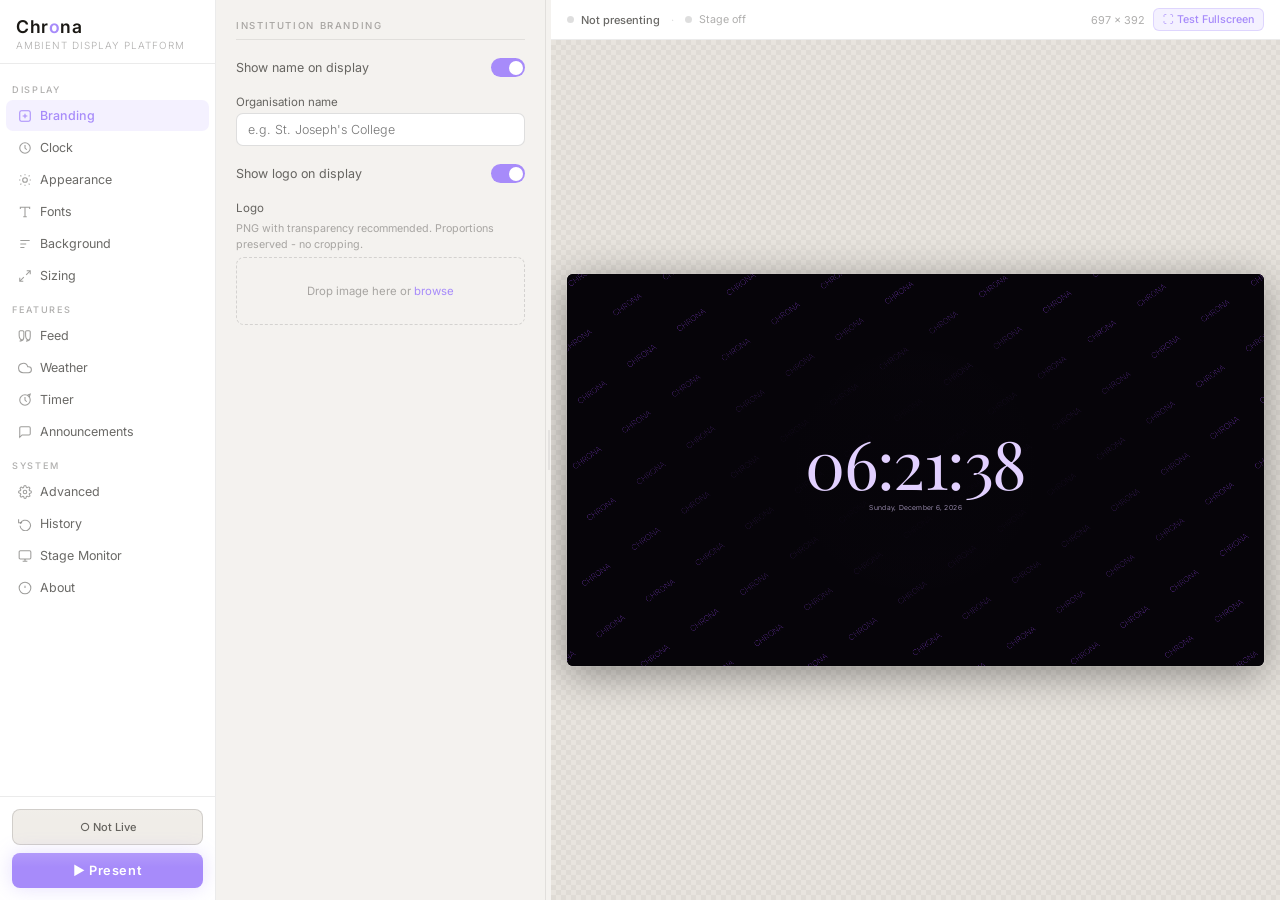
==== commit 6b3c21b3: "feat: presenter scale/date/link toggle, appearance mode persistence, timezone restore, stage monitor" ====
--- a/index.html
+++ b/index.html
@@ -645,6 +645,18 @@
       </div>
       <p class="field-hint" style="margin-top:-8px">Fluid theme and font transitions. Disable on older hardware to reduce GPU load.</p>
 
+      <div class="tog-row">
+        <span class="tog-lbl">
+          Link stage monitor to display
+          <span class="tip" data-tip="When on, stage monitor requires display to be active. Turn off to run stage monitor independently.">i</span>
+        </span>
+        <label class="tog">
+          <input type="checkbox" id="presenterLinked" checked>
+          <div class="tog-track"></div><div class="tog-thumb"></div>
+        </label>
+      </div>
+      <p class="field-hint" style="margin-top:-8px">Off: stage monitor runs standalone without needing the display open.</p>
+
       <div class="info-box">
         <b>Multi-monitor</b><br>
         Open the display, drag its window to the projector or secondary screen,
@@ -698,17 +710,32 @@
     <!-- ── PRESENTER ── -->
     <div class="config-section" id="panel-presenter">
       <div class="sec-title">Stage Monitor</div>
-      <p style="font-size:.71rem;color:var(--txt3);line-height:1.6;margin-bottom:4px">
-        Opens a minimal stage-facing screen showing the countdown timer and current time.
-        Designed for a small monitor or tablet facing the speaker — not the audience.
-      </p>
+
       <button class="act-btn" id="btn-open-presenter" style="width:100%">
         ↗ Open Stage Monitor
       </button>
-      <div class="info-box" style="margin-top:4px">
-        <b>How to use:</b> Open this on a second screen or tablet facing the stage.
-        It stays in sync with the main display automatically via the same channel.
-        Timer, current time, and scheduled announcements are shown.
+
+      <div class="field">
+        <label class="lbl">Display size</label>
+        <p class="field-hint">Scale the clock and timer text on the stage monitor.</p>
+        <div class="slider-row">
+          <input type="range" id="presenterScale" min="0.5" max="2.0" step="0.05" value="1">
+          <span class="slider-val" id="presenterScale-val">1.0×</span>
+        </div>
+      </div>
+
+      <div class="tog-row">
+        <span class="tog-lbl">Light background</span>
+        <label class="tog">
+          <input type="checkbox" id="presenterInvert">
+          <div class="tog-track"></div><div class="tog-thumb"></div>
+        </label>
+      </div>
+
+      <div class="info-box">
+        <b>How to use:</b> Open on a tablet or monitor facing the stage speaker.
+        Syncs automatically. Timer, clock, and announcements are shown.
+        Fonts follow your display font settings.
       </div>
     </div>
     
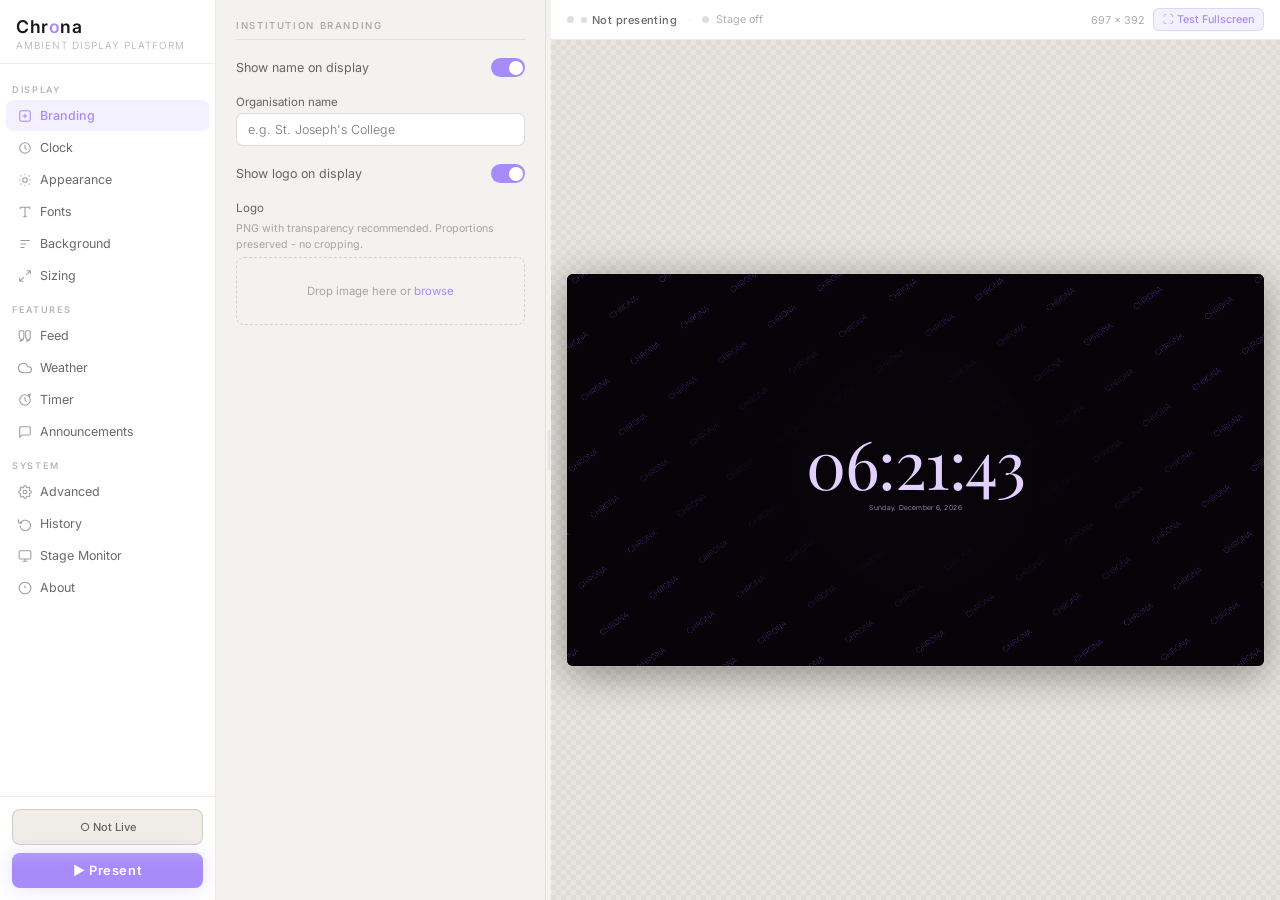
==== commit 076f22c0: "feat: announcement compress logo, preview sync indicator, feed buttons, font hint, shortcuts, light " ====
--- a/index.html
+++ b/index.html
@@ -88,14 +88,17 @@
       <div class="nav-item" data-panel="history">
         <svg viewBox="0 0 24 24" fill="none" stroke="currentColor" stroke-width="1.8"><polyline points="1 4 1 10 7 10"/><path d="M3.51 15a9 9 0 1 0 .49-3.51"/></svg>
         History
+        <span class="kb">Alt+H</span>
       </div>
       <div class="nav-item" data-panel="presenter">
         <svg viewBox="0 0 24 24" fill="none" stroke="currentColor" stroke-width="1.8"><rect x="2" y="3" width="20" height="14" rx="2"/><path d="M8 21h8M12 17v4"/></svg>
         Stage Monitor
+        <span class="kb">Alt+S</span>
       </div>
       <div class="nav-item" data-panel="about">
         <svg viewBox="0 0 24 24" fill="none" stroke="currentColor" stroke-width="1.8"><circle cx="12" cy="12" r="10"/><path d="M12 8v4M12 16h.01"/></svg>
         About
+        <span class="kb">Alt+A</span>
       </div>
     </nav>
 
--- a/assets/css/settings.css
+++ b/assets/css/settings.css
@@ -336,6 +336,22 @@
   flex-shrink:0;
   transition: background 0.3s ease, box-shadow 0.3s ease;
 }
+[data-settings-theme=light] .live-dot {
+  box-shadow:0 0 8px var(--green);
+}
+[data-settings-theme=light] .live-dot.offline {
+  background:rgba(0,0,0,.2);
+  box-shadow:none;
+}
+[data-settings-theme=light] .live-dot.preview {
+  box-shadow:0 0 8px rgba(245,158,11,.6);
+}
+[data-settings-theme=light] #preview-panel.is-live {
+  outline-color: #16a34a;
+}
+[data-settings-theme=light] #preview-panel.is-preview {
+  outline-color: #d97706;
+}
 /* Not presenting — grey, no pulse */
 .live-dot.offline {
   background:var(--border2);
@@ -806,7 +822,23 @@
 }
 #stage-monitor-status { font-size:.67rem; color:var(--txt3); }
 #preview-live-dot.offline { background:var(--border2); box-shadow:none; animation:none; }
-#preview-status-txt { font-size:.69rem; color:var(--txt2); font-weight:500; }
+#preview-status-txt {
+  font-size:.69rem; color:var(--txt2); font-weight:500;
+  letter-spacing:.04em;
+}
+#preview-status-txt::before {
+  content:''; display:inline-block;
+  width:6px; height:6px; border-radius:50%;
+  margin-right:5px; vertical-align:middle;
+  background:var(--green);
+  transition: background 0.3s ease;
+}
+#preview-panel:not(.is-live):not(.is-preview) #preview-status-txt::before {
+  background:var(--border2);
+}
+#preview-panel.is-preview #preview-status-txt::before {
+  background:#f59e0b;
+}
 #preview-actions { display:flex; align-items:center; gap:var(--sp-2); }
 #preview-res { font-size:.68rem; color:var(--txt3); }
 
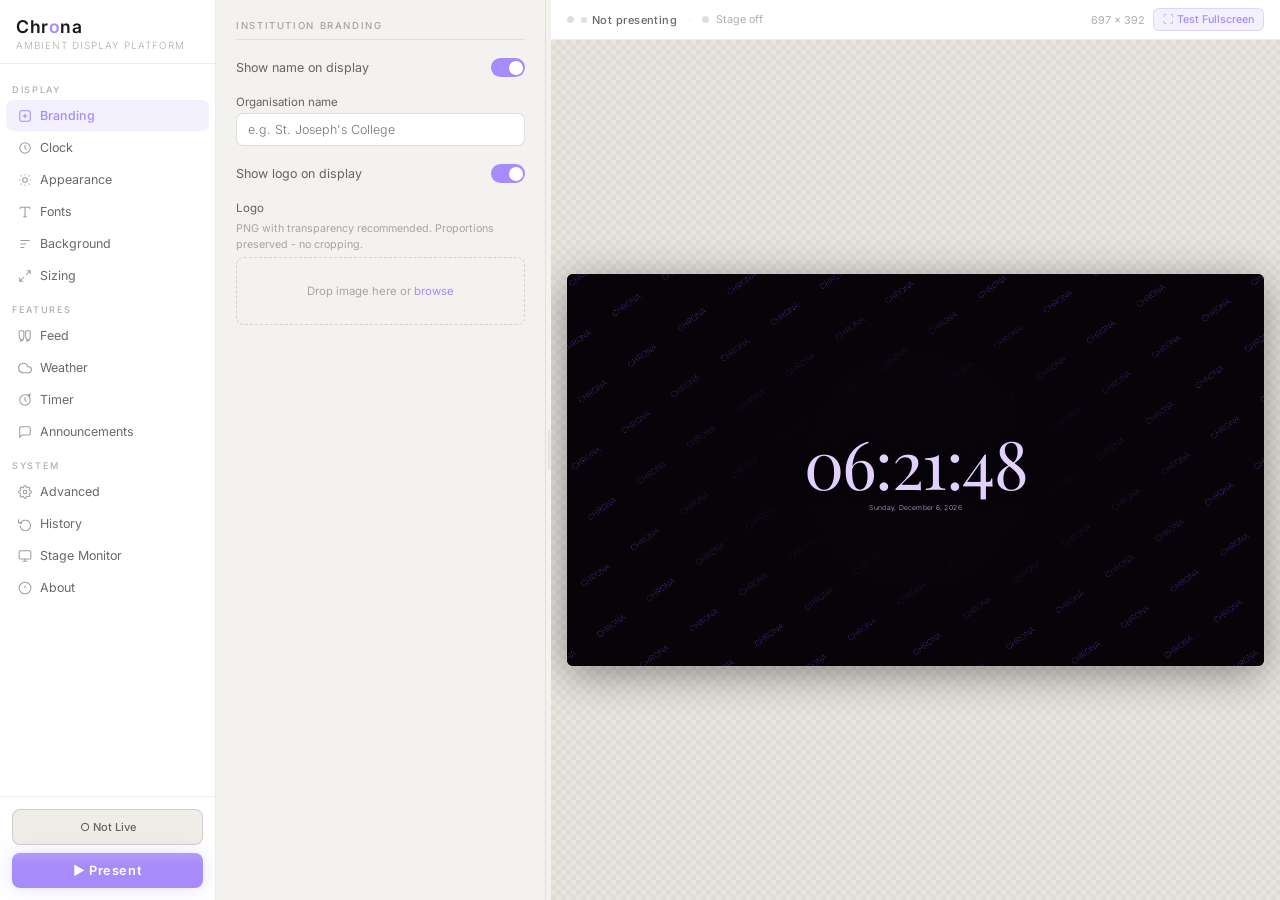
==== commit 614db266: "feat: favicon redesign, button animations, depth shadows, hours/minutes timer input" ====
--- a/index.html
+++ b/index.html
@@ -496,11 +496,20 @@
       <div id="timer-section" data-disabled-msg="Enable timer to configure">
 
       <div class="field">
-        <label class="lbl">
-          Duration (minutes)
-        </label>
-        <p class="field-hint">120 = 2 hours · 180 = 3 hours · 60 = 1 hour</p>
-        <input type="number" id="timerDuration" min="1" max="600" value="120">
+        <label class="lbl">Duration</label>
+        <div style="display:flex;gap:8px;align-items:center">
+          <div style="flex:1;display:flex;flex-direction:column;gap:3px">
+            <input type="number" id="timerHours" min="0" max="9" value="2"
+              style="text-align:center">
+            <span style="font-size:.62rem;color:var(--txt3);text-align:center;letter-spacing:.1em">HRS</span>
+          </div>
+          <span style="color:var(--txt3);font-size:1.2rem;padding-bottom:14px">:</span>
+          <div style="flex:1;display:flex;flex-direction:column;gap:3px">
+            <input type="number" id="timerMinutes" min="0" max="59" value="0"
+              style="text-align:center">
+            <span style="font-size:.62rem;color:var(--txt3);text-align:center;letter-spacing:.1em">MIN</span>
+          </div>
+        </div>
       </div>
 
       <div class="field">
--- a/assets/css/settings.css
+++ b/assets/css/settings.css
@@ -322,6 +322,31 @@
 }
 .ctrl-btn.danger { border-color:rgba(248,113,113,.3); color:var(--danger); }
 .ctrl-btn.danger:hover { background:rgba(248,113,113,.08); border-color:var(--danger); }
+#btn-present,
+.act-btn,
+.ctrl-btn,
+.ghost-btn,
+.danger-btn,
+#btn-live-toggle,
+#btn-push {
+  transition:
+    background-color var(--dur-fast, 180ms) ease,
+    border-color     var(--dur-fast, 180ms) ease,
+    color            var(--dur-fast, 180ms) ease,
+    opacity          var(--dur-fast, 180ms) ease,
+    transform        var(--dur-fast, 180ms) ease,
+    box-shadow       var(--dur-fast, 180ms) ease;
+}
+
+.act-btn:active,
+.ctrl-btn:active,
+.ghost-btn:active,
+.danger-btn:active {
+  transform: translateY(1px) scale(0.98);
+}
+
+#btn-live-toggle:hover { filter:brightness(1.12); }
+#btn-push:hover        { filter:brightness(1.12); }
 
 /* Live indicator dot */
 .live-row {
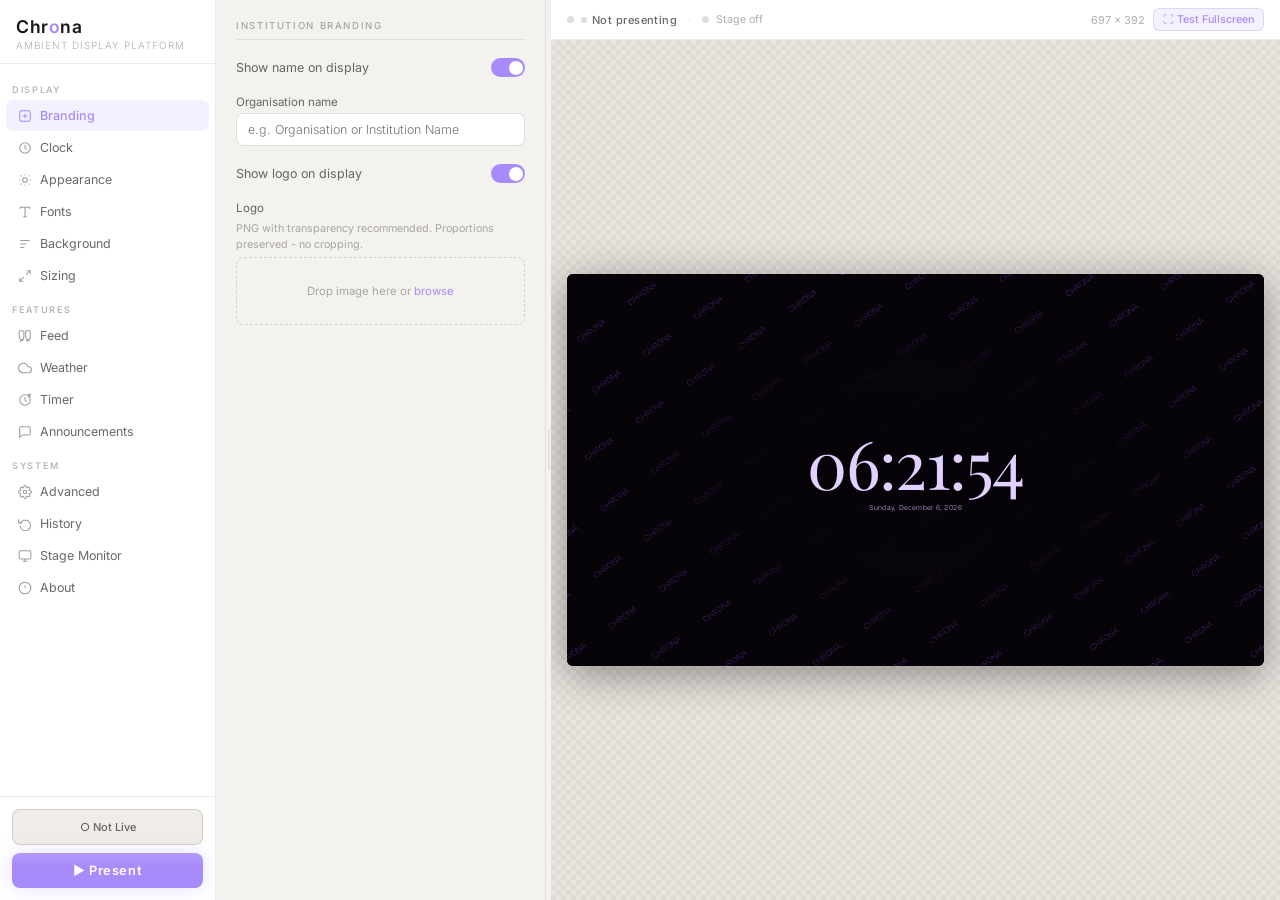
==== commit 7edb8406: "fix: corrected index.html and other related bugs" ====
--- a/index.html
+++ b/index.html
@@ -70,7 +70,7 @@
       <div class="nav-item" data-panel="timer">
         <svg viewBox="0 0 24 24" fill="none" stroke="currentColor" stroke-width="1.8"><circle cx="12" cy="12" r="9"/><polyline points="12 7 12 12 15 15"/><path d="M16.51 3.51L21 2l-1.5 4.5"/></svg>
         Timer
-        <span class="kb">Alt+0</span>
+        <span class="kb">Alt+T</span>
       </div>
       <div class="nav-item" data-panel="overlay">
         <svg viewBox="0 0 24 24" fill="none" stroke="currentColor" stroke-width="1.8"><path d="M21 15a2 2 0 01-2 2H7l-4 4V5a2 2 0 012-2h14a2 2 0 012 2z"/></svg>
@@ -141,7 +141,7 @@
       <div id="orgName-section" data-disabled-msg="Enable 'Show name' to edit">
         <div class="field">
           <label class="lbl">Organisation name</label>
-          <input type="text" id="orgName" placeholder="e.g. St. Joseph's College">
+          <input type="text" id="orgName" placeholder="e.g. Organisation or Institution Name">
         </div>
       </div>
 
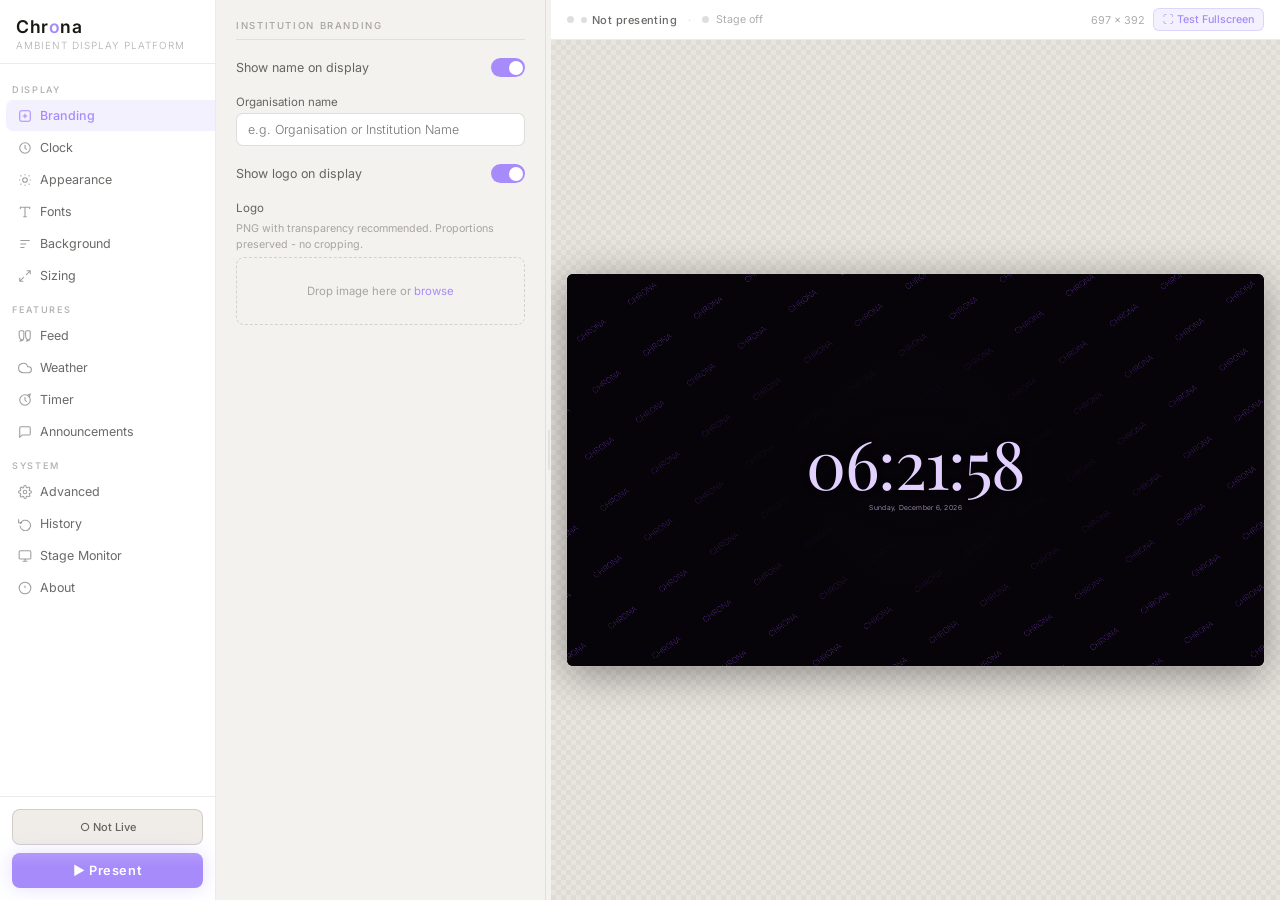
==== commit 10db157c: "fix: corrected index.html bugs" ====
--- a/index.html
+++ b/index.html
@@ -24,82 +24,82 @@
     <nav>
       <div class="nav-group">Display</div>
 
-      <div class="nav-item active" data-panel="branding">
-        <svg viewBox="0 0 24 24" fill="none" stroke="currentColor" stroke-width="1.8"><rect x="3" y="3" width="18" height="18" rx="3"/><path d="M8 12h8M12 8v8"/></svg>
+      <button type="button" class="nav-item active" data-panel="branding">
+        <svg aria-hidden="true" viewBox="0 0 24 24" fill="none" stroke="currentColor" stroke-width="1.8"><rect x="3" y="3" width="18" height="18" rx="3"/><path d="M8 12h8M12 8v8"/></svg>
         Branding
         <span class="kb">Alt+1</span>
-      </div>
-      <div class="nav-item" data-panel="clock">
-        <svg viewBox="0 0 24 24" fill="none" stroke="currentColor" stroke-width="1.8"><circle cx="12" cy="12" r="9"/><path d="M12 7v5l3 3"/></svg>
+      </button>
+      <button type="button" class="nav-item" data-panel="clock">
+        <svg aria-hidden="true" viewBox="0 0 24 24" fill="none" stroke="currentColor" stroke-width="1.8"><circle cx="12" cy="12" r="9"/><path d="M12 7v5l3 3"/></svg>
         Clock
         <span class="kb">Alt+2</span>
-      </div>
-      <div class="nav-item" data-panel="appearance">
-        <svg viewBox="0 0 24 24" fill="none" stroke="currentColor" stroke-width="1.8"><circle cx="12" cy="12" r="4"/><path d="M12 2v2M12 20v2M4.22 4.22l1.42 1.42M18.36 18.36l1.42 1.42M2 12h2M20 12h2M4.22 19.78l1.42-1.42M18.36 5.64l1.42-1.42"/></svg>
+      </button>
+      <button type="button" class="nav-item" data-panel="appearance">
+        <svg aria-hidden="true" viewBox="0 0 24 24" fill="none" stroke="currentColor" stroke-width="1.8"><circle cx="12" cy="12" r="4"/><path d="M12 2v2M12 20v2M4.22 4.22l1.42 1.42M18.36 18.36l1.42 1.42M2 12h2M20 12h2M4.22 19.78l1.42-1.42M18.36 5.64l1.42-1.42"/></svg>
         Appearance
         <span class="kb">Alt+3</span>
-      </div>
-      <div class="nav-item" data-panel="fonts">
-        <svg viewBox="0 0 24 24" fill="none" stroke="currentColor" stroke-width="1.8"><path d="M4 7V4h16v3M9 20h6M12 4v16"/></svg>
+      </button>
+      <button type="button" class="nav-item" data-panel="fonts">
+        <svg aria-hidden="true" viewBox="0 0 24 24" fill="none" stroke="currentColor" stroke-width="1.8"><path d="M4 7V4h16v3M9 20h6M12 4v16"/></svg>
         Fonts
         <span class="kb">Alt+4</span>
-      </div>
-      <div class="nav-item" data-panel="background">
-        <svg viewBox="0 0 24 24" fill="none" stroke="currentColor" stroke-width="1.8"><path d="M4 6h16M4 12h10M4 18h7"/></svg>
+      </button>
+      <button type="button" class="nav-item" data-panel="background">
+        <svg aria-hidden="true" viewBox="0 0 24 24" fill="none" stroke="currentColor" stroke-width="1.8"><path d="M4 6h16M4 12h10M4 18h7"/></svg>
         Background
         <span class="kb">Alt+5</span>
-      </div>
-      <div class="nav-item" data-panel="sizing">
-        <svg viewBox="0 0 24 24" fill="none" stroke="currentColor" stroke-width="1.8"><path d="M15 3h6v6M9 21H3v-6M21 3l-7 7M3 21l7-7"/></svg>
+      </button>
+      <button type="button" class="nav-item" data-panel="sizing">
+        <svg aria-hidden="true" viewBox="0 0 24 24" fill="none" stroke="currentColor" stroke-width="1.8"><path d="M15 3h6v6M9 21H3v-6M21 3l-7 7M3 21l7-7"/></svg>
         Sizing
         <span class="kb">Alt+6</span>
-      </div>
+      </button>
 
       <div class="nav-group">Features</div>
 
-      <div class="nav-item" data-panel="feed">
-        <svg viewBox="0 0 24 24" fill="none" stroke="currentColor" stroke-width="1.8"><path d="M3 21c3 0 7-1 7-8V5a2 2 0 00-2-2H4a2 2 0 00-2 2v6c0 4 2 7 5 8zm11 0c3 0 7-1 7-8V5a2 2 0 00-2-2h-4a2 2 0 00-2 2v6c0 4 2 7 5 8z"/></svg>
+      <button type="button" class="nav-item" data-panel="feed">
+        <svg aria-hidden="true" viewBox="0 0 24 24" fill="none" stroke="currentColor" stroke-width="1.8"><path d="M3 21c3 0 7-1 7-8V5a2 2 0 00-2-2H4a2 2 0 00-2 2v6c0 4 2 7 5 8zm11 0c3 0 7-1 7-8V5a2 2 0 00-2-2h-4a2 2 0 00-2 2v6c0 4 2 7 5 8z"/></svg>
         Feed
         <span class="kb">Alt+7</span>
-      </div>
-      <div class="nav-item" data-panel="weather">
-        <svg viewBox="0 0 24 24" fill="none" stroke="currentColor" stroke-width="1.8"><path d="M18 10h-1.26A8 8 0 109 20h9a5 5 0 000-10z"/></svg>
+      </button>
+      <button type="button" class="nav-item" data-panel="weather">
+        <svg aria-hidden="true" viewBox="0 0 24 24" fill="none" stroke="currentColor" stroke-width="1.8"><path d="M18 10h-1.26A8 8 0 109 20h9a5 5 0 000-10z"/></svg>
         Weather
         <span class="kb">Alt+8</span>
-      </div>
-      <div class="nav-item" data-panel="timer">
-        <svg viewBox="0 0 24 24" fill="none" stroke="currentColor" stroke-width="1.8"><circle cx="12" cy="12" r="9"/><polyline points="12 7 12 12 15 15"/><path d="M16.51 3.51L21 2l-1.5 4.5"/></svg>
+      </button>
+      <button type="button" class="nav-item" data-panel="timer">
+        <svg aria-hidden="true" viewBox="0 0 24 24" fill="none" stroke="currentColor" stroke-width="1.8"><circle cx="12" cy="12" r="9"/><polyline points="12 7 12 12 15 15"/><path d="M16.51 3.51L21 2l-1.5 4.5"/></svg>
         Timer
         <span class="kb">Alt+T</span>
-      </div>
-      <div class="nav-item" data-panel="overlay">
-        <svg viewBox="0 0 24 24" fill="none" stroke="currentColor" stroke-width="1.8"><path d="M21 15a2 2 0 01-2 2H7l-4 4V5a2 2 0 012-2h14a2 2 0 012 2z"/></svg>
+      </button>
+      <button type="button" class="nav-item" data-panel="overlay">
+        <svg aria-hidden="true" viewBox="0 0 24 24" fill="none" stroke="currentColor" stroke-width="1.8"><path d="M21 15a2 2 0 01-2 2H7l-4 4V5a2 2 0 012-2h14a2 2 0 012 2z"/></svg>
         Announcements
         <span class="kb">Alt+9</span>
-      </div>
+      </button>
 
       <div class="nav-group">System</div>
 
-      <div class="nav-item" data-panel="advanced">
-        <svg viewBox="0 0 24 24" fill="none" stroke="currentColor" stroke-width="1.8"><circle cx="12" cy="12" r="3"/><path d="M19.4 15a1.65 1.65 0 00.33 1.82l.06.06a2 2 0 010 2.83 2 2 0 01-2.83 0l-.06-.06a1.65 1.65 0 00-1.82-.33 1.65 1.65 0 00-1 1.51V21a2 2 0 01-4 0v-.09A1.65 1.65 0 009 19.4a1.65 1.65 0 00-1.82.33l-.06.06a2 2 0 01-2.83-2.83l.06-.06A1.65 1.65 0 004.68 15a1.65 1.65 0 00-1.51-1H3a2 2 0 010-4h.09A1.65 1.65 0 004.6 9a1.65 1.65 0 00-.33-1.82l-.06-.06a2 2 0 012.83-2.83l.06.06A1.65 1.65 0 009 4.68a1.65 1.65 0 001-1.51V3a2 2 0 014 0v.09a1.65 1.65 0 001 1.51 1.65 1.65 0 001.82-.33l.06-.06a2 2 0 012.83 2.83l-.06.06A1.65 1.65 0 0019.4 9a1.65 1.65 0 001.51 1H21a2 2 0 010 4h-.09a1.65 1.65 0 00-1.51 1z"/></svg>
+      <button type="button" class="nav-item" data-panel="advanced">
+        <svg aria-hidden="true" viewBox="0 0 24 24" fill="none" stroke="currentColor" stroke-width="1.8"><circle cx="12" cy="12" r="3"/><path d="M19.4 15a1.65 1.65 0 00.33 1.82l.06.06a2 2 0 010 2.83 2 2 0 01-2.83 0l-.06-.06a1.65 1.65 0 00-1.82-.33 1.65 1.65 0 00-1 1.51V21a2 2 0 01-4 0v-.09A1.65 1.65 0 009 19.4a1.65 1.65 0 00-1.82.33l-.06.06a2 2 0 01-2.83-2.83l.06-.06A1.65 1.65 0 004.68 15a1.65 1.65 0 00-1.51-1H3a2 2 0 010-4h.09A1.65 1.65 0 004.6 9a1.65 1.65 0 00-.33-1.82l-.06-.06a2 2 0 012.83-2.83l.06.06A1.65 1.65 0 009 4.68a1.65 1.65 0 001-1.51V3a2 2 0 014 0v.09a1.65 1.65 0 001 1.51 1.65 1.65 0 001.82-.33l.06-.06a2 2 0 012.83 2.83l-.06.06A1.65 1.65 0 0019.4 9a1.65 1.65 0 001.51 1H21a2 2 0 010 4h-.09a1.65 1.65 0 00-1.51 1z"/></svg>
         Advanced
         <span class="kb">Alt+0</span>
-      </div>
-      <div class="nav-item" data-panel="history">
-        <svg viewBox="0 0 24 24" fill="none" stroke="currentColor" stroke-width="1.8"><polyline points="1 4 1 10 7 10"/><path d="M3.51 15a9 9 0 1 0 .49-3.51"/></svg>
+      </button>
+      <button type="button" class="nav-item" data-panel="history">
+        <svg aria-hidden="true" viewBox="0 0 24 24" fill="none" stroke="currentColor" stroke-width="1.8"><polyline points="1 4 1 10 7 10"/><path d="M3.51 15a9 9 0 1 0 .49-3.51"/></svg>
         History
         <span class="kb">Alt+H</span>
-      </div>
-      <div class="nav-item" data-panel="presenter">
-        <svg viewBox="0 0 24 24" fill="none" stroke="currentColor" stroke-width="1.8"><rect x="2" y="3" width="20" height="14" rx="2"/><path d="M8 21h8M12 17v4"/></svg>
+      </button>
+      <button type="button" class="nav-item" data-panel="presenter">
+        <svg aria-hidden="true" viewBox="0 0 24 24" fill="none" stroke="currentColor" stroke-width="1.8"><rect x="2" y="3" width="20" height="14" rx="2"/><path d="M8 21h8M12 17v4"/></svg>
         Stage Monitor
         <span class="kb">Alt+S</span>
-      </div>
-      <div class="nav-item" data-panel="about">
-        <svg viewBox="0 0 24 24" fill="none" stroke="currentColor" stroke-width="1.8"><circle cx="12" cy="12" r="10"/><path d="M12 8v4M12 16h.01"/></svg>
+      </button>
+      <button type="button" class="nav-item" data-panel="about">
+        <svg aria-hidden="true" viewBox="0 0 24 24" fill="none" stroke="currentColor" stroke-width="1.8"><circle cx="12" cy="12" r="10"/><path d="M12 8v4M12 16h.01"/></svg>
         About
         <span class="kb">Alt+A</span>
-      </div>
+      </button>
     </nav>
 
     <div id="sidebar-footer">
@@ -140,7 +140,7 @@
 
       <div id="orgName-section" data-disabled-msg="Enable 'Show name' to edit">
         <div class="field">
-          <label class="lbl">Organisation name</label>
+          <label class="lbl" for="orgName">Organisation name</label>
           <input type="text" id="orgName" placeholder="e.g. Organisation or Institution Name">
         </div>
       </div>
@@ -154,7 +154,7 @@
       </div>
       <div id="logo-section" data-disabled-msg="Enable logo to upload">
         <div class="field">
-          <label class="lbl">Logo</label>
+          <label class="lbl" for="logo-input">Logo</label>
           <p class="field-hint">PNG with transparency recommended. Proportions preserved - no cropping.</p>
           <div id="logo-drop">
             <img id="logo-preview" src="" alt="" style="display:none">
@@ -192,7 +192,7 @@
       </div>
 
       <div class="field">
-        <label class="lbl">
+        <label class="lbl" for="tzSelect">
           Timezone
         </label>
         <p class="field-hint">Select your region, or use Auto to follow the system clock.</p>
@@ -232,14 +232,14 @@
       <div class="sec-title">Watermark Background</div>
 
       <div class="field">
-        <label class="lbl">
+        <label class="lbl" for="wmText">
           Repeating text
         </label>
         <p class="field-hint">Scrolls diagonally behind the clock. Your name or CHRONA works well.</p>
         <input type="text" id="wmText" placeholder="CHRONA" maxlength="60">
       </div>
       <div class="field">
-        <label class="lbl">
+        <label class="lbl" for="wmOpacity">
           Opacity
         </label>
         <p class="field-hint">1-4: barely visible · 5-7: branding · 8-10: strong presence</p>
@@ -249,14 +249,14 @@
         </div>
       </div>
       <div class="field">
-        <label class="lbl">Line spacing</label>
+        <label class="lbl" for="wmSpacing">Line spacing</label>
         <div class="slider-row">
           <input type="range" id="wmSpacing" min="1" max="10" value="5">
           <span class="slider-val" id="wmSpacing-val">5</span>
         </div>
       </div>
       <div class="field">
-        <label class="lbl">
+        <label class="lbl" for="wmSpeed">
           Motion speed
         </label>
         <p class="field-hint">2-4 gives the most cinematic feel. Seamless at all speeds.</p>
@@ -372,7 +372,7 @@
       <div id="feed-section" data-disabled-msg="Enable feed to edit messages">
 
       <div class="field">
-        <label class="lbl">
+        <label class="lbl" for="quotesText">
           Messages
         </label>
         <p class="field-hint">One per line. Add source after - or — e.g. "We love because he first loved us. - 1 John 4:19"</p>
@@ -391,28 +391,28 @@
         </label>
         <p class="field-hint">.txt with one quote per line, or .json array of {text, source} objects.</p>
         <label class="file-upload-btn">
-          <svg viewBox="0 0 24 24" fill="none" stroke="currentColor" stroke-width="1.8"><path d="M21 15v4a2 2 0 01-2 2H5a2 2 0 01-2-2v-4M17 8l-5-5-5 5M12 3v12"/></svg>
+          <svg aria-hidden="true" viewBox="0 0 24 24" fill="none" stroke="currentColor" stroke-width="1.8"><path d="M21 15v4a2 2 0 01-2 2H5a2 2 0 01-2-2v-4M17 8l-5-5-5 5M12 3v12"/></svg>
           Upload quotes file
           <input type="file" id="quotesFile" accept=".txt,.json" class="file-hidden">
         </label>
       </div>
 
       <div class="field">
-        <label class="lbl">Rotation interval</label>
+        <label class="lbl" for="quoteInterval">Rotation interval</label>
         <div class="slider-row">
           <input type="range" id="quoteInterval" min="10" max="120" step="5" value="30">
           <span class="slider-val" id="quoteInterval-val">30s</span>
         </div>
       </div>
       <div class="field">
-        <label class="lbl">Quote text opacity</label>
+        <label class="lbl" for="quoteOpacity">Quote text opacity</label>
         <div class="slider-row">
           <input type="range" id="quoteOpacity" min="0.1" max="1" step="0.05" value="1">
           <span class="slider-val" id="quoteOpacity-val">100%</span>
         </div>
       </div>
       <div class="field">
-        <label class="lbl">Source line opacity</label>
+        <label class="lbl" for="quoteSrcOpacity">Source line opacity</label>
         <div class="slider-row">
           <input type="range" id="quoteSrcOpacity" min="0.05" max="1" step="0.05" value="0.68">
           <span class="slider-val" id="quoteSrcOpacity-val">68%</span>
@@ -420,12 +420,14 @@
       </div>
 
       <div class="field">
-        <label class="lbl">Text alignment</label>
-        <div class="seg-ctrl">
-          <button class="seg-btn" data-align="left">Left</button>
-          <button class="seg-btn active" data-align="center">Center</button>
-          <button class="seg-btn" data-align="right">Right</button>
-        </div>
+        <fieldset>
+          <legend class="lbl">Text alignment</legend>
+          <div class="seg-ctrl">
+            <button class="seg-btn" data-align="left">Left</button>
+            <button class="seg-btn active" data-align="center">Center</button>
+            <button class="seg-btn" data-align="right">Right</button>
+          </div>
+        </fieldset>
       </div>
 
       <div style="display:flex;gap:7px">
@@ -449,7 +451,7 @@
       <div id="weather-section" data-disabled-msg="Enable weather to edit location">
 
       <div class="field">
-        <label class="lbl">
+        <label class="lbl" for="weatherCity">
           Location
         </label>
         <p class="field-hint">Type a city name, or use Detect to find automatically. Not tracked.</p>
@@ -496,24 +498,26 @@
       <div id="timer-section" data-disabled-msg="Enable timer to configure">
 
       <div class="field">
-        <label class="lbl">Duration</label>
-        <div style="display:flex;gap:8px;align-items:center">
-          <div style="flex:1;display:flex;flex-direction:column;gap:3px">
-            <input type="number" id="timerHours" min="0" max="9" value="2"
-              style="text-align:center">
-            <span style="font-size:.62rem;color:var(--txt3);text-align:center;letter-spacing:.1em">HRS</span>
+        <fieldset>
+          <legend class="lbl">Duration</legend>
+          <div style="display:flex;gap:8px;align-items:center">
+            <div style="flex:1;display:flex;flex-direction:column;gap:3px">
+              <input type="number" id="timerHours" min="0" max="9" value="2"
+                style="text-align:center">
+              <label for="timerHours" style="font-size:.62rem;color:var(--txt3);text-align:center;letter-spacing:.1em">HRS</label>
+            </div>
+            <span aria-hidden="true" style="color:var(--txt3);font-size:1.2rem;padding-bottom:14px">:</span>
+            <div style="flex:1;display:flex;flex-direction:column;gap:3px">
+              <input type="number" id="timerMinutes" min="0" max="59" value="0"
+                style="text-align:center">
+              <label for="timerMinutes" style="font-size:.62rem;color:var(--txt3);text-align:center;letter-spacing:.1em">MIN</label>
+            </div>
           </div>
-          <span style="color:var(--txt3);font-size:1.2rem;padding-bottom:14px">:</span>
-          <div style="flex:1;display:flex;flex-direction:column;gap:3px">
-            <input type="number" id="timerMinutes" min="0" max="59" value="0"
-              style="text-align:center">
-            <span style="font-size:.62rem;color:var(--txt3);text-align:center;letter-spacing:.1em">MIN</span>
-          </div>
-        </div>
-      </div>
-
-      <div class="field">
-        <label class="lbl">
+        </fieldset>
+      </div>
+
+      <div class="field">
+        <label class="lbl" for="timerStartTime">
           Scheduled start time
         </label>
         <p class="field-hint">Optional. Timer starts automatically at this time. Leave blank to start manually.</p>
@@ -544,7 +548,7 @@
       <div class="sec-title">Announcements</div>
 
       <div class="field">
-        <label class="lbl">Display duration</label>
+        <label class="lbl" for="overlayDuration">Display duration</label>
         <p style="font-size:.68rem;color:var(--txt3);margin-top:2px">
           Applies to both manual send and scheduled announcements.
         </p>
@@ -559,7 +563,7 @@
       <div class="sec-title">Manual Send</div>
 
       <div class="field">
-        <label class="lbl">Message</label>
+        <label class="lbl" for="overlayText">Message</label>
         <input type="text" id="overlayText" placeholder="e.g. Last 10 minutes remaining">
         <p id="overlay-hint" style="font-size:.68rem;color:var(--danger);display:none;margin-top:2px">
           Type a message before sending.
@@ -587,13 +591,13 @@
       <div id="ann-schedule-section" data-disabled-msg="Enable auto-send to set schedule">
 
       <div class="field">
-        <label class="lbl">Scheduled time</label>
+        <label class="lbl" for="annScheduleTime">Scheduled time</label>
         <p class="field-hint">24-hour format — e.g. 15:55 for 3:55 PM</p>
         <input type="text" id="annScheduleTime" placeholder="e.g. 15:55">
       </div>
 
       <div class="field">
-        <label class="lbl">Message to send</label>
+        <label class="lbl" for="annScheduleText">Message to send</label>
         <input type="text" id="annScheduleText" placeholder="e.g. Last 5 minutes remaining">
         <p id="ann-schedule-err"
            style="font-size:.68rem;color:var(--danger);display:none;margin-top:2px">
@@ -620,12 +624,14 @@
       <div class="sec-title">Advanced</div>
 
       <div class="field">
-        <label class="lbl">Settings panel theme</label>
-        <div class="seg-ctrl">
-          <button class="seg-btn" data-settings-mode="auto">Auto</button>
-          <button class="seg-btn" data-settings-mode="light">Light</button>
-          <button class="seg-btn active" data-settings-mode="dark">Dark</button>
-        </div>
+        <fieldset>
+          <legend class="lbl">Settings panel theme</legend>
+          <div class="seg-ctrl">
+            <button class="seg-btn" data-settings-mode="auto">Auto</button>
+            <button class="seg-btn" data-settings-mode="light">Light</button>
+            <button class="seg-btn active" data-settings-mode="dark">Dark</button>
+          </div>
+        </fieldset>
       </div>
 
 
@@ -728,7 +734,7 @@
       </button>
 
       <div class="field">
-        <label class="lbl">Display size</label>
+        <label class="lbl" for="presenterScale">Display size</label>
         <p class="field-hint">Scale the clock and timer text on the stage monitor.</p>
         <div class="slider-row">
           <input type="range" id="presenterScale" min="0.5" max="2.0" step="0.05" value="1">
@@ -836,7 +842,7 @@
                     background:var(--accent-dim);border:1px solid var(--accent-b);
                     color:var(--accent);font-size:.69rem;font-weight:500;
                     text-decoration:none;white-space:nowrap;flex-shrink:0">
-            <svg width="12" height="12" viewBox="0 0 24 24" fill="currentColor">
+            <svg aria-hidden="true" width="12" height="12" viewBox="0 0 24 24" fill="currentColor">
               <path d="M12 0C5.37 0 0 5.37 0 12c0 5.31 3.435 9.795 8.205 11.385.6.105.825-.255.825-.57 0-.285-.015-1.23-.015-2.235-3.015.555-3.795-.735-4.035-1.41-.135-.345-.72-1.41-1.23-1.695-.42-.225-1.02-.78-.015-.795.945-.015 1.62.87 1.845 1.23 1.08 1.815 2.805 1.305 3.495.99.105-.78.42-1.305.765-1.605-2.67-.3-5.46-1.335-5.46-5.925 0-1.305.465-2.385 1.23-3.225-.12-.3-.54-1.53.12-3.18 0 0 1.005-.315 3.3 1.23.96-.27 1.98-.405 3-.405s2.04.135 3 .405c2.295-1.56 3.3-1.23 3.3-1.23.66 1.65.24 2.88.12 3.18.765.84 1.23 1.905 1.23 3.225 0 4.605-2.805 5.625-5.475 5.925.435.375.81 1.095.81 2.22 0 1.605-.015 2.895-.015 3.3 0 .315.225.69.825.57A12.02 12.02 0 0024 12c0-6.63-5.37-12-12-12z"/>
             </svg>
             GitHub
@@ -875,8 +881,6 @@
           id="preview-frame"
           src="display.html"
           title="Chrona Live Preview"
-          frameborder="0"
-          scrolling="no"
         ></iframe>
       </div>
     </div>
@@ -890,7 +894,7 @@
     <span>Chrona &nbsp;·&nbsp; Fullscreen Test</span>
     <button id="fs-close">Exit</button>
   </div>
-  <iframe id="fs-frame" src="" title="Chrona Fullscreen Test" frameborder="0" scrolling="no"></iframe>
+  <iframe id="fs-frame" src="" title="Chrona Fullscreen Test"></iframe>
 </div>
 
 <script src="assets/js/config.js"></script>
@@ -898,12 +902,10 @@
 
 <!-- Inject version string from JS constant -->
 <script>
-  window.addEventListener('DOMContentLoaded', () => {
-    const el = document.getElementById('about-version');
-    if (el && typeof CHRONA_VERSION !== 'undefined') {
-      el.textContent = `Chrona v${CHRONA_VERSION}`;
-    }
-  });
+  const el = document.getElementById('about-version');
+  if (el && typeof CHRONA_VERSION !== 'undefined') {
+    el.textContent = `Chrona v${CHRONA_VERSION}`;
+  }
 </script>
 
 </body>
--- a/assets/css/settings.css
+++ b/assets/css/settings.css
@@ -128,10 +128,6 @@
 .nav-item,
 .nav-item svg,
 .nav-item .kb,
-#btn-present,
-.ctrl-btn,
-.act-btn,
-.ghost-btn,
 .danger-btn,
 .preview-act-btn,
 .file-upload-btn,
@@ -166,15 +162,6 @@
     --accent-b   var(--dur-normal, 280ms) ease;
 }
 
-/* Present button needs transform + box-shadow transitions too */
-#btn-present {
-  transition:
-    opacity          var(--dur-fast, 180ms) ease,
-    transform        var(--dur-fast, 180ms) ease,
-    box-shadow       var(--dur-fast, 180ms) ease,
-    background-color var(--dur-fast, 180ms) ease;
-}
-
 /* Slider thumb */
 input[type=range]::-webkit-slider-thumb {
   transition: transform var(--dur-fast, 180ms) ease;
@@ -230,6 +217,7 @@
   margin:1px 6px; border-radius:7px;
   font-size:.78rem; font-weight:400; color:var(--txt2);
   cursor:pointer; user-select:none; position:relative;
+  width:100%; text-align:left; background:none; border:none; font-family:inherit;
 }
 .nav-item:hover { background:var(--accent-dim); color:var(--txt); }
 .nav-item.active { background:var(--accent-dim); color:var(--accent); font-weight:500; }
@@ -322,6 +310,7 @@
 }
 .ctrl-btn.danger { border-color:rgba(248,113,113,.3); color:var(--danger); }
 .ctrl-btn.danger:hover { background:rgba(248,113,113,.08); border-color:var(--danger); }
+/* Single authoritative transition rule for all standard action buttons */
 #btn-present,
 .act-btn,
 .ctrl-btn,
@@ -359,7 +348,7 @@
   box-shadow:0 0 6px var(--green);
   animation:pulse 2s ease-in-out infinite;
   flex-shrink:0;
-  transition: background 0.3s ease, box-shadow 0.3s ease;
+  transition: background var(--dur-normal, 280ms) ease, box-shadow var(--dur-normal, 280ms) ease;
 }
 [data-settings-theme=light] .live-dot {
   box-shadow:0 0 8px var(--green);
@@ -406,10 +395,6 @@
 .config-section { display:none; flex-direction:column; gap:var(--sp-4); }
 .config-section.active { display:flex; }
 
-.disabled-section {
-  display:flex; flex-direction:column; gap:var(--sp-4);
-}
-
 .sec-title {
   font-size:.6rem; font-weight:500;
   letter-spacing:.17em; text-transform:uppercase;
@@ -420,6 +405,7 @@
 
 /* ── FORM ELEMENTS ────────────────────────────────────────── */
 .field { display:flex; flex-direction:column; gap:var(--sp-1); }
+.field fieldset { all: unset; display: contents; }
 
 .lbl {
   font-size:.72rem; font-weight:400;
@@ -814,7 +800,7 @@
   background:var(--surface);
   display:flex; align-items:center; justify-content:space-between;
   font-size:.69rem; color:var(--txt3); flex-shrink:0; gap:var(--sp-2);
-  transition: border-color 0.3s ease;
+  transition: border-color var(--dur-normal, 280ms) ease;
 }
 #preview-panel.is-live {
   outline: 2px solid var(--green);
@@ -838,7 +824,7 @@
 #stage-monitor-dot {
   width:7px; height:7px; border-radius:50%;
   background:var(--border2); box-shadow:none;
-  flex-shrink:0; transition: background 0.3s ease, box-shadow 0.3s ease;
+  flex-shrink:0; transition: background var(--dur-normal, 280ms) ease, box-shadow var(--dur-normal, 280ms) ease;
 }
 #stage-monitor-dot.active {
   background:#60a5fa;
@@ -856,7 +842,7 @@
   width:6px; height:6px; border-radius:50%;
   margin-right:5px; vertical-align:middle;
   background:var(--green);
-  transition: background 0.3s ease;
+  transition: background var(--dur-normal, 280ms) ease;
 }
 #preview-panel:not(.is-live):not(.is-preview) #preview-status-txt::before {
   background:var(--border2);
@@ -914,10 +900,6 @@
 ::-webkit-scrollbar-thumb { background:var(--border2); border-radius:99px; }
 
 /* ── DISABLED SECTION OVERLAY ─────────────────────────────── */
-[id$="-section"] {
-  display:flex; flex-direction:column; gap:var(--sp-4);
-}
-
 .disabled-section {
   opacity:.38;
   pointer-events:none;
@@ -927,8 +909,8 @@
 
 .disabled-section::after {
   content:attr(data-disabled-msg);
-  position:fixed;
-  left:auto; right:20px;
+  position:absolute;
+  top:0; right:0;
   z-index:9000;
   background:#1a1a2a;
   border:1px solid var(--border2);
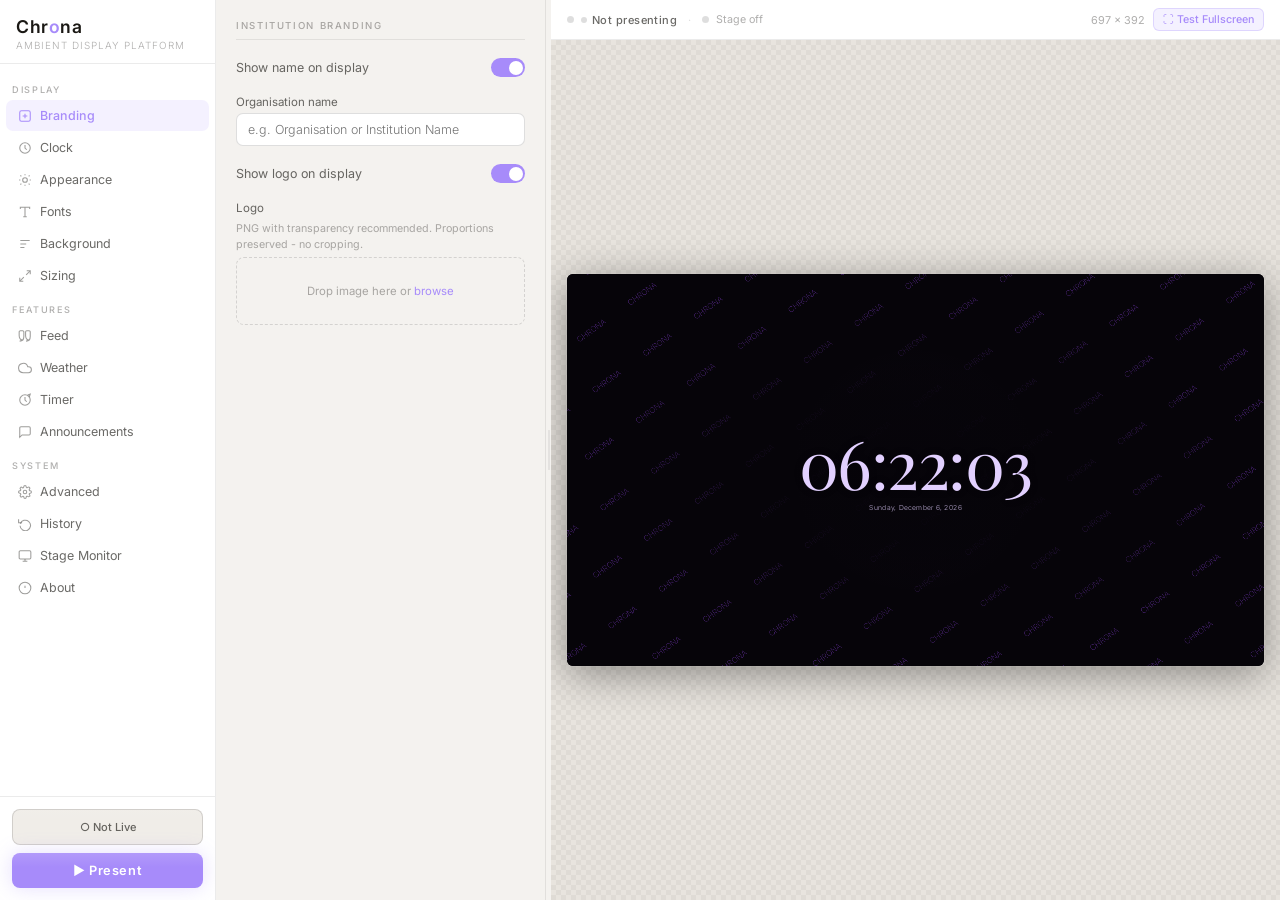
==== commit 11a07d34: "fixed additional bugs" ====
--- a/index.html
+++ b/index.html
@@ -486,10 +486,10 @@
       <div class="sec-title">Countdown Timer</div>
 
       <div class="tog-row" data-controls="timer-section">
-        <span class="tog-lbl">
-          Enable timer
-        </span>
-        <p class="field-hint" style="margin-top:-8px">Shows a countdown below the clock. Hides when not active.</p>
+        <div class="timer-toggle-info">
+          <span class="tog-lbl">Enable timer</span>
+          <p class="field-hint">Shows a countdown below the clock. Hides when not active.</p>
+        </div>
         <label class="tog">
           <input type="checkbox" id="timerEnabled">
           <div class="tog-track"></div><div class="tog-thumb"></div>
@@ -532,7 +532,7 @@
         </label>
       </div>
 
-      <div style="display:flex;gap:7px;margin-top:4px">
+      <div style="display:flex;gap:7px">
         <button class="act-btn" id="btn-timer-start" style="flex:1">▶ Start</button>
         <button class="ctrl-btn" id="btn-timer-pause" style="flex:1;display:none">⏸ Pause</button>
         <button class="ctrl-btn danger" id="btn-timer-reset" style="flex:1;display:none">↺ Reset</button>
--- a/assets/css/settings.css
+++ b/assets/css/settings.css
@@ -128,7 +128,6 @@
 .nav-item,
 .nav-item svg,
 .nav-item .kb,
-.danger-btn,
 .preview-act-btn,
 .file-upload-btn,
 .chip-item,
@@ -154,14 +153,6 @@
     opacity          var(--dur-fast, 180ms) ease;
 }
 
-/* Accent colour tokens themselves transition on theme change */
-body {
-  transition:
-    --accent     var(--dur-normal, 280ms) ease,
-    --accent-dim var(--dur-normal, 280ms) ease,
-    --accent-b   var(--dur-normal, 280ms) ease;
-}
-
 /* Slider thumb */
 input[type=range]::-webkit-slider-thumb {
   transition: transform var(--dur-fast, 180ms) ease;
@@ -201,7 +192,12 @@
   text-transform:uppercase; margin-top:2px;
 }
 
-nav { flex:1; overflow-y:auto; padding:var(--sp-2) 0; }
+nav {
+  flex: 1;
+  overflow-y: auto;
+  overflow-x: hidden;
+  padding: var(--sp-2) 0;
+}
 nav::-webkit-scrollbar { width:3px; }
 nav::-webkit-scrollbar-thumb { background:var(--border2); border-radius:99px; }
 
@@ -217,7 +213,7 @@
   margin:1px 6px; border-radius:7px;
   font-size:.78rem; font-weight:400; color:var(--txt2);
   cursor:pointer; user-select:none; position:relative;
-  width:100%; text-align:left; background:none; border:none; font-family:inherit;
+  width:calc(100% - 12px); text-align:left; background:none; border:none; font-family:inherit;
 }
 .nav-item:hover { background:var(--accent-dim); color:var(--txt); }
 .nav-item.active { background:var(--accent-dim); color:var(--accent); font-weight:500; }
@@ -482,6 +478,11 @@
   font-size:.78rem; color:var(--txt2);
   display:flex; align-items:center; gap:var(--sp-1);
 }
+.timer-toggle-info {
+  display:flex;
+  flex-direction:column;
+  gap:var(--sp-1);
+}
 .tog { position:relative; width:34px; height:19px; flex-shrink:0; }
 .tog input { opacity:0; width:0; height:0; position:absolute; }
 .tog-track {
@@ -568,13 +569,6 @@
   border-top:1px solid rgba(255,255,255,.04);
 }
 .theme-card.active .theme-label { color:var(--accent); font-weight:500; }
-
-.theme-dot {
-  width:5px; height:5px; border-radius:50%;
-  background:var(--accent); opacity:0;
-  transition:opacity var(--dur-fast, 180ms) ease;
-}
-.theme-card.active .theme-dot { opacity:1; }
 
 /* ── FONT SLOTS ───────────────────────────────────────────── */
 .font-slot-group { display:flex; flex-direction:column; gap:var(--sp-2); }
@@ -899,12 +893,22 @@
 ::-webkit-scrollbar-track { background:transparent; }
 ::-webkit-scrollbar-thumb { background:var(--border2); border-radius:99px; }
 
+/* ── TOGGLE-CONTROLLED SECTION WRAPPER ────────────────────── */
+[data-disabled-msg] {
+  display:flex;
+  flex-direction:column;
+  gap:var(--sp-4);
+}
+
 /* ── DISABLED SECTION OVERLAY ─────────────────────────────── */
 .disabled-section {
+  position:relative;
+  user-select:none;
+}
+
+.disabled-section > * {
   opacity:.38;
   pointer-events:none;
-  user-select:none;
-  position:relative;
 }
 
 .disabled-section::after {
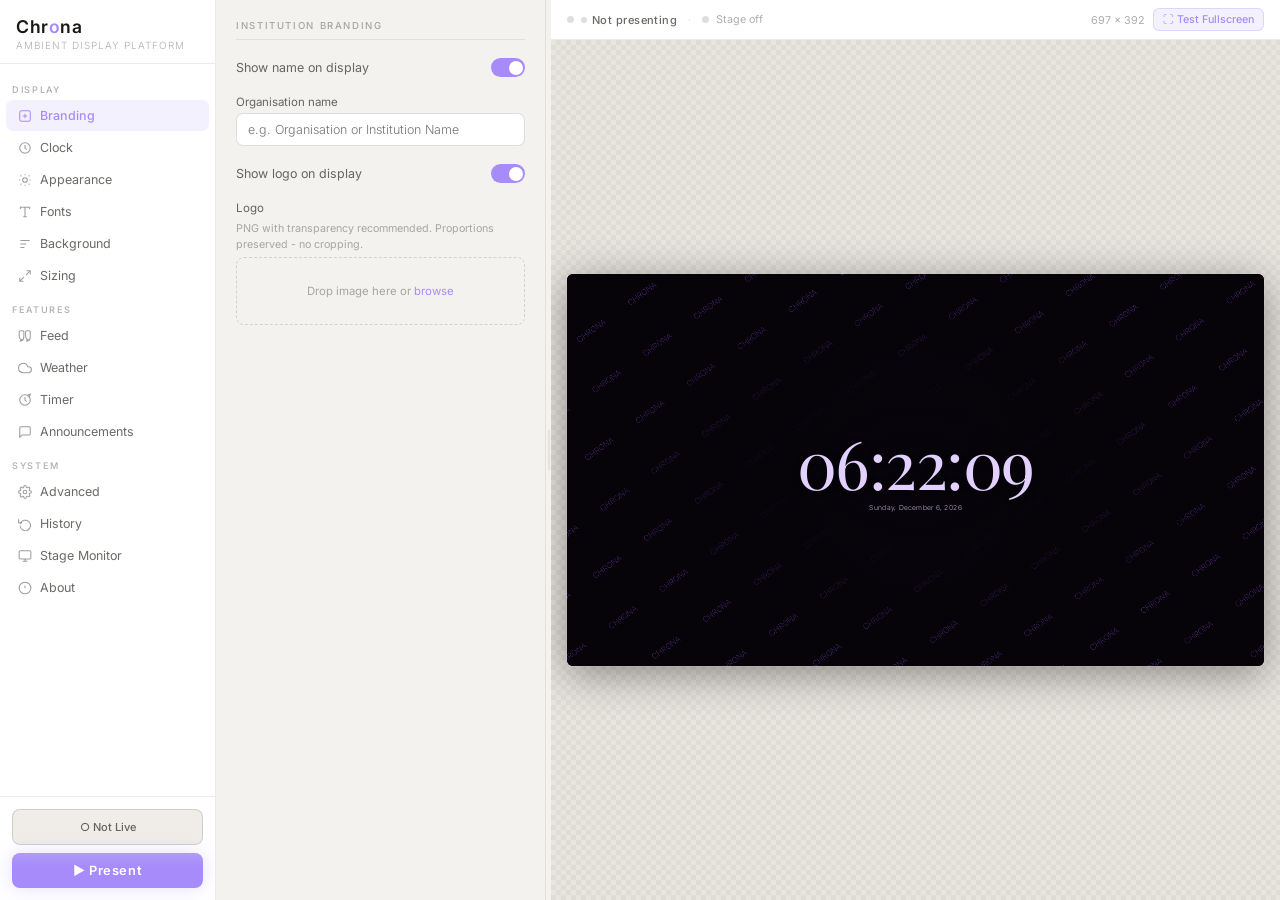
==== commit a90ce790: "fixed additional bugs" ====
--- a/index.html
+++ b/index.html
@@ -502,14 +502,22 @@
           <legend class="lbl">Duration</legend>
           <div style="display:flex;gap:8px;align-items:center">
             <div style="flex:1;display:flex;flex-direction:column;gap:3px">
-              <input type="number" id="timerHours" min="0" max="9" value="2"
-                style="text-align:center">
+              <div class="num-stepper">
+                <input type="number" id="timerHours" min="0" max="9" value="2"
+                  style="text-align:center">
+                <button type="button" class="num-step-up" data-target="timerHours" tabindex="-1" aria-label="Increase hours">▲</button>
+                <button type="button" class="num-step-down" data-target="timerHours" tabindex="-1" aria-label="Decrease hours">▼</button>
+              </div>
               <label for="timerHours" style="font-size:.62rem;color:var(--txt3);text-align:center;letter-spacing:.1em">HRS</label>
             </div>
             <span aria-hidden="true" style="color:var(--txt3);font-size:1.2rem;padding-bottom:14px">:</span>
             <div style="flex:1;display:flex;flex-direction:column;gap:3px">
-              <input type="number" id="timerMinutes" min="0" max="59" value="0"
-                style="text-align:center">
+              <div class="num-stepper">
+                <input type="number" id="timerMinutes" min="0" max="59" value="0"
+                  style="text-align:center">
+                <button type="button" class="num-step-up" data-target="timerMinutes" tabindex="-1" aria-label="Increase minutes">▲</button>
+                <button type="button" class="num-step-down" data-target="timerMinutes" tabindex="-1" aria-label="Decrease minutes">▼</button>
+              </div>
               <label for="timerMinutes" style="font-size:.62rem;color:var(--txt3);text-align:center;letter-spacing:.1em">MIN</label>
             </div>
           </div>
--- a/assets/css/settings.css
+++ b/assets/css/settings.css
@@ -427,6 +427,107 @@
   font-family:var(--fu); font-size:.78rem; font-weight:300;
   outline:none; resize:vertical;
 }
+select {
+  min-height:34px;
+  padding:0 34px 0 11px;
+  cursor:pointer;
+  color-scheme:dark;
+  appearance:auto;
+  -webkit-appearance:auto;
+}
+
+@supports (appearance: base-select) {
+  select,
+  select::picker(select) {
+    appearance: base-select;
+  }
+
+  select::picker(select) {
+    background: var(--surface2);
+    border: 1px solid var(--border2);
+    border-radius: var(--radius);
+    padding: 4px;
+    box-shadow: 0 8px 28px rgba(0,0,0,.45);
+  }
+
+  select::picker-icon {
+    color: var(--txt3);
+  }
+
+  select option {
+    padding: 7px 10px;
+    border-radius: var(--radius-sm);
+    color: var(--txt);
+  }
+
+  select option:hover {
+    background: var(--surface3);
+  }
+
+  select option:checked {
+    background: var(--accent-dim);
+    color: var(--accent);
+  }
+
+  select option:disabled {
+    color: var(--txt3);
+    font-size: .68rem;
+    text-transform: uppercase;
+    letter-spacing: .08em;
+  }
+}
+
+input[type=number] {
+  min-height:34px;
+  padding:0 36px 0 11px;
+  text-align:center;
+  cursor:text;
+  color-scheme:dark;
+}
+
+input[type=number]::-webkit-inner-spin-button,
+input[type=number]::-webkit-outer-spin-button {
+  opacity:1;
+  margin:0;
+  filter:invert(1) brightness(.75);
+  cursor:pointer;
+}
+
+.num-stepper { position:relative; }
+
+.num-stepper input[type=number]::-webkit-inner-spin-button,
+.num-stepper input[type=number]::-webkit-outer-spin-button {
+  -webkit-appearance:none;
+  appearance:none;
+  margin:0;
+}
+.num-stepper input[type=number] { -moz-appearance:textfield; }
+
+.num-step-up,
+.num-step-down {
+  position:absolute;
+  right:5px;
+  width:22px; height:14px;
+  display:flex; align-items:center; justify-content:center;
+  background:var(--surface3);
+  border:1px solid var(--border2);
+  color:var(--txt2);
+  font-size:.55rem;
+  line-height:1;
+  padding:0;
+  cursor:pointer;
+}
+.num-step-up   { top:3px;    border-radius:5px 5px 0 0; }
+.num-step-down { bottom:3px; border-radius:0 0 5px 5px; }
+
+.num-step-up:hover,
+.num-step-down:hover {
+  background:var(--surface2);
+  color:var(--accent);
+  border-color:var(--accent-b);
+}
+.num-step-up:active,
+.num-step-down:active { background:var(--accent-dim); }
 input[type=text]:focus,
 input[type=number]:focus,
 select:focus,
